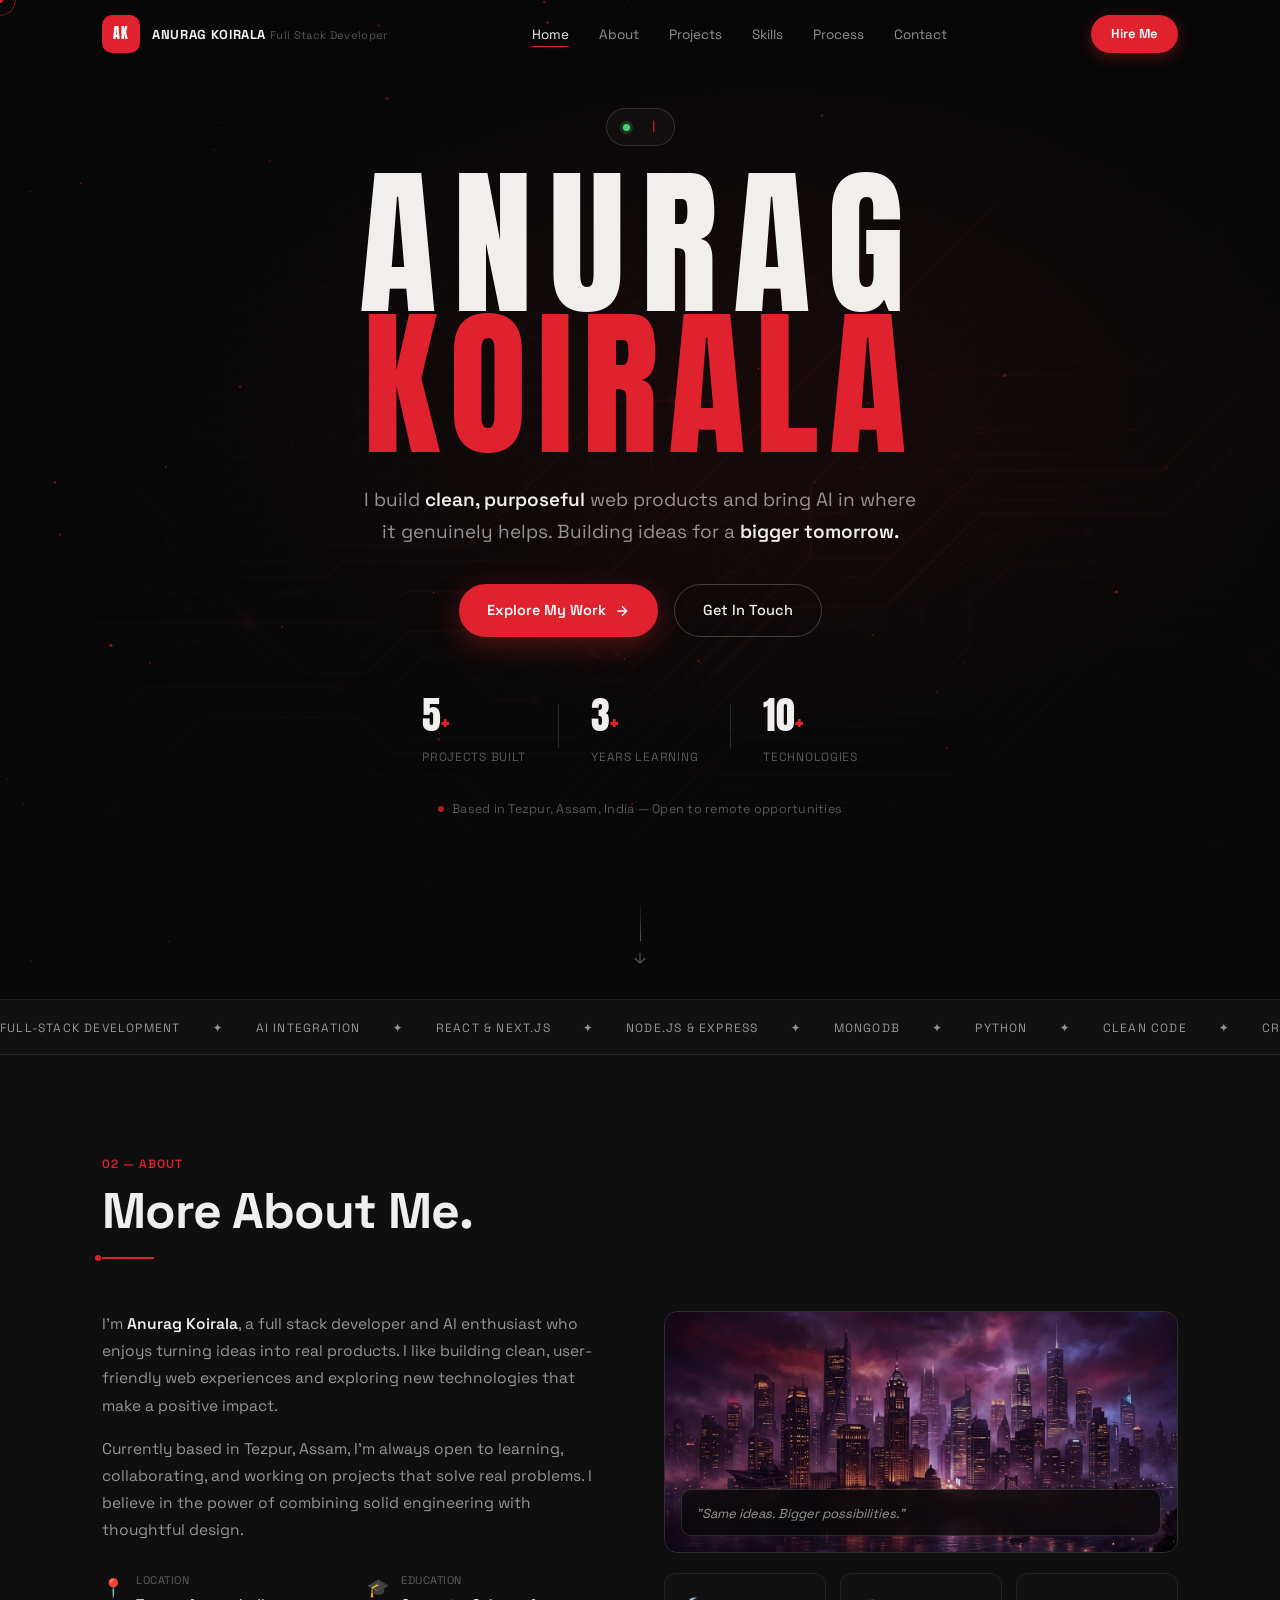
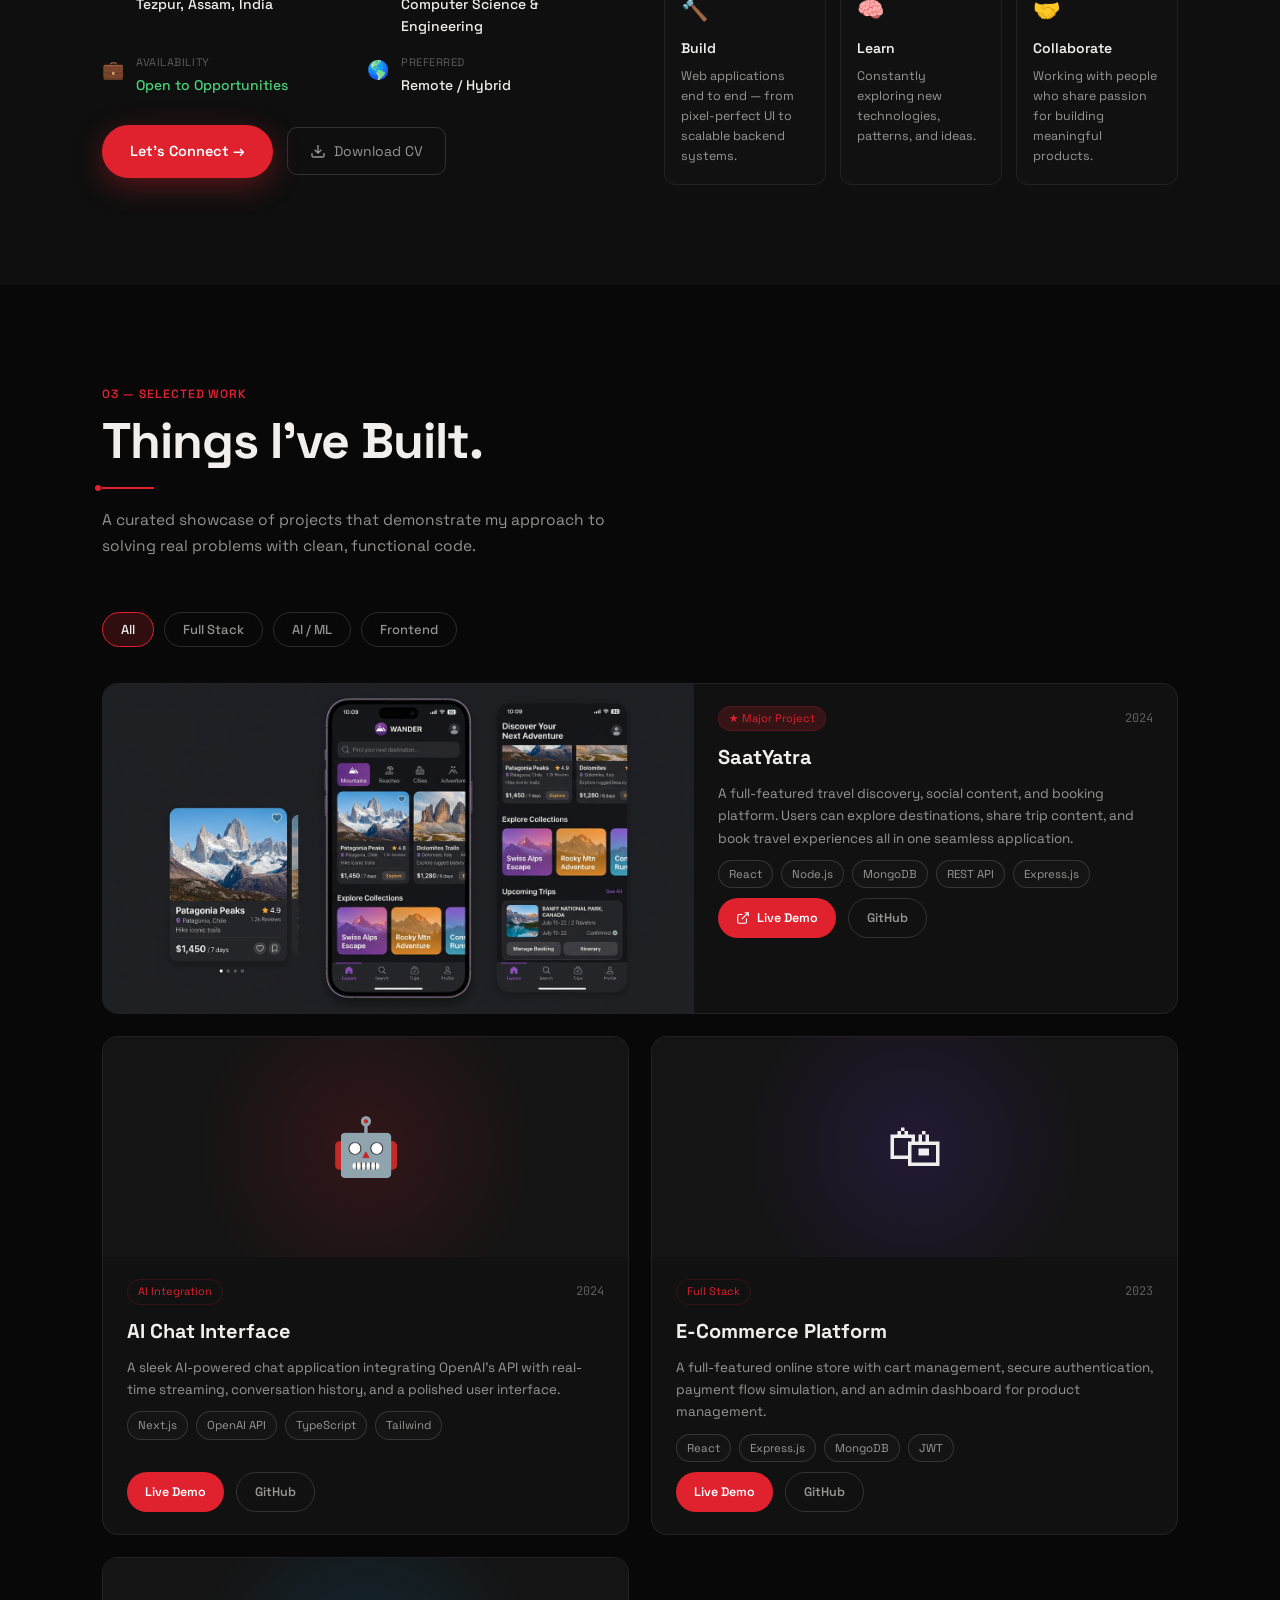
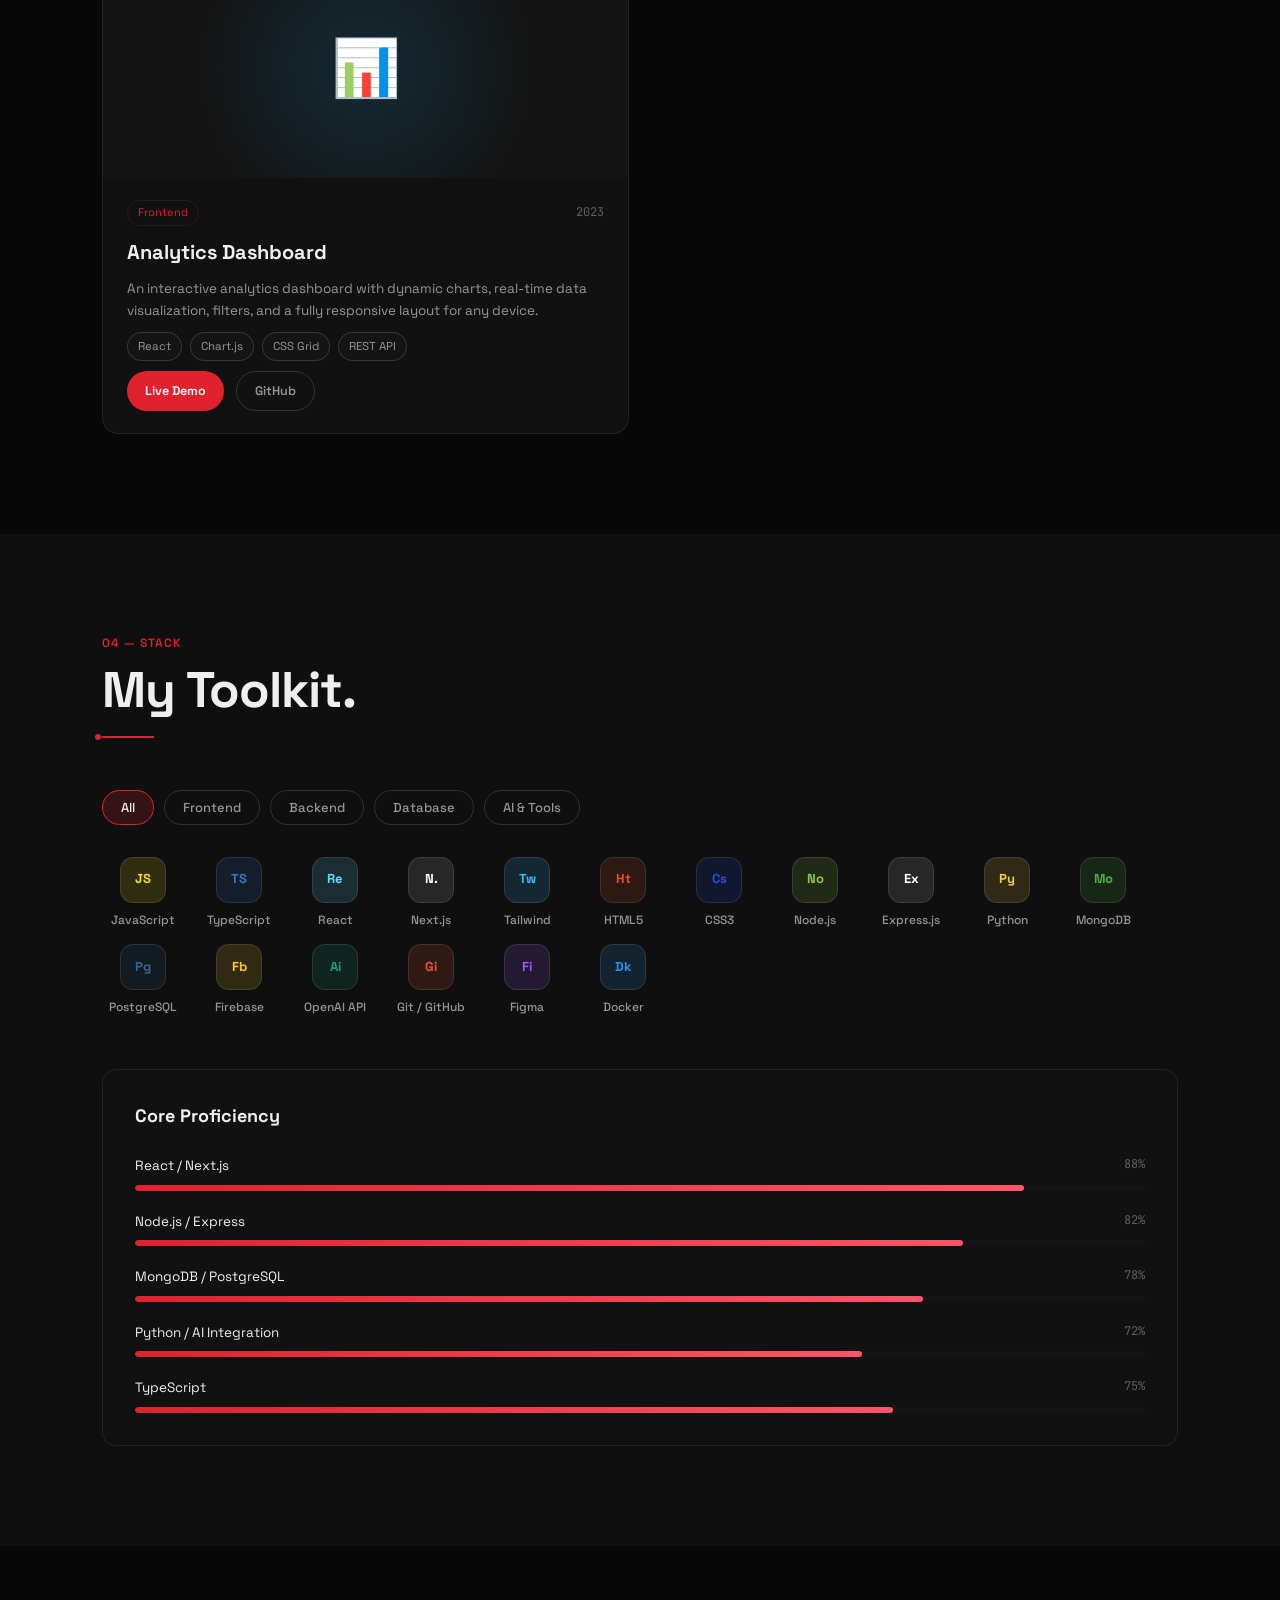
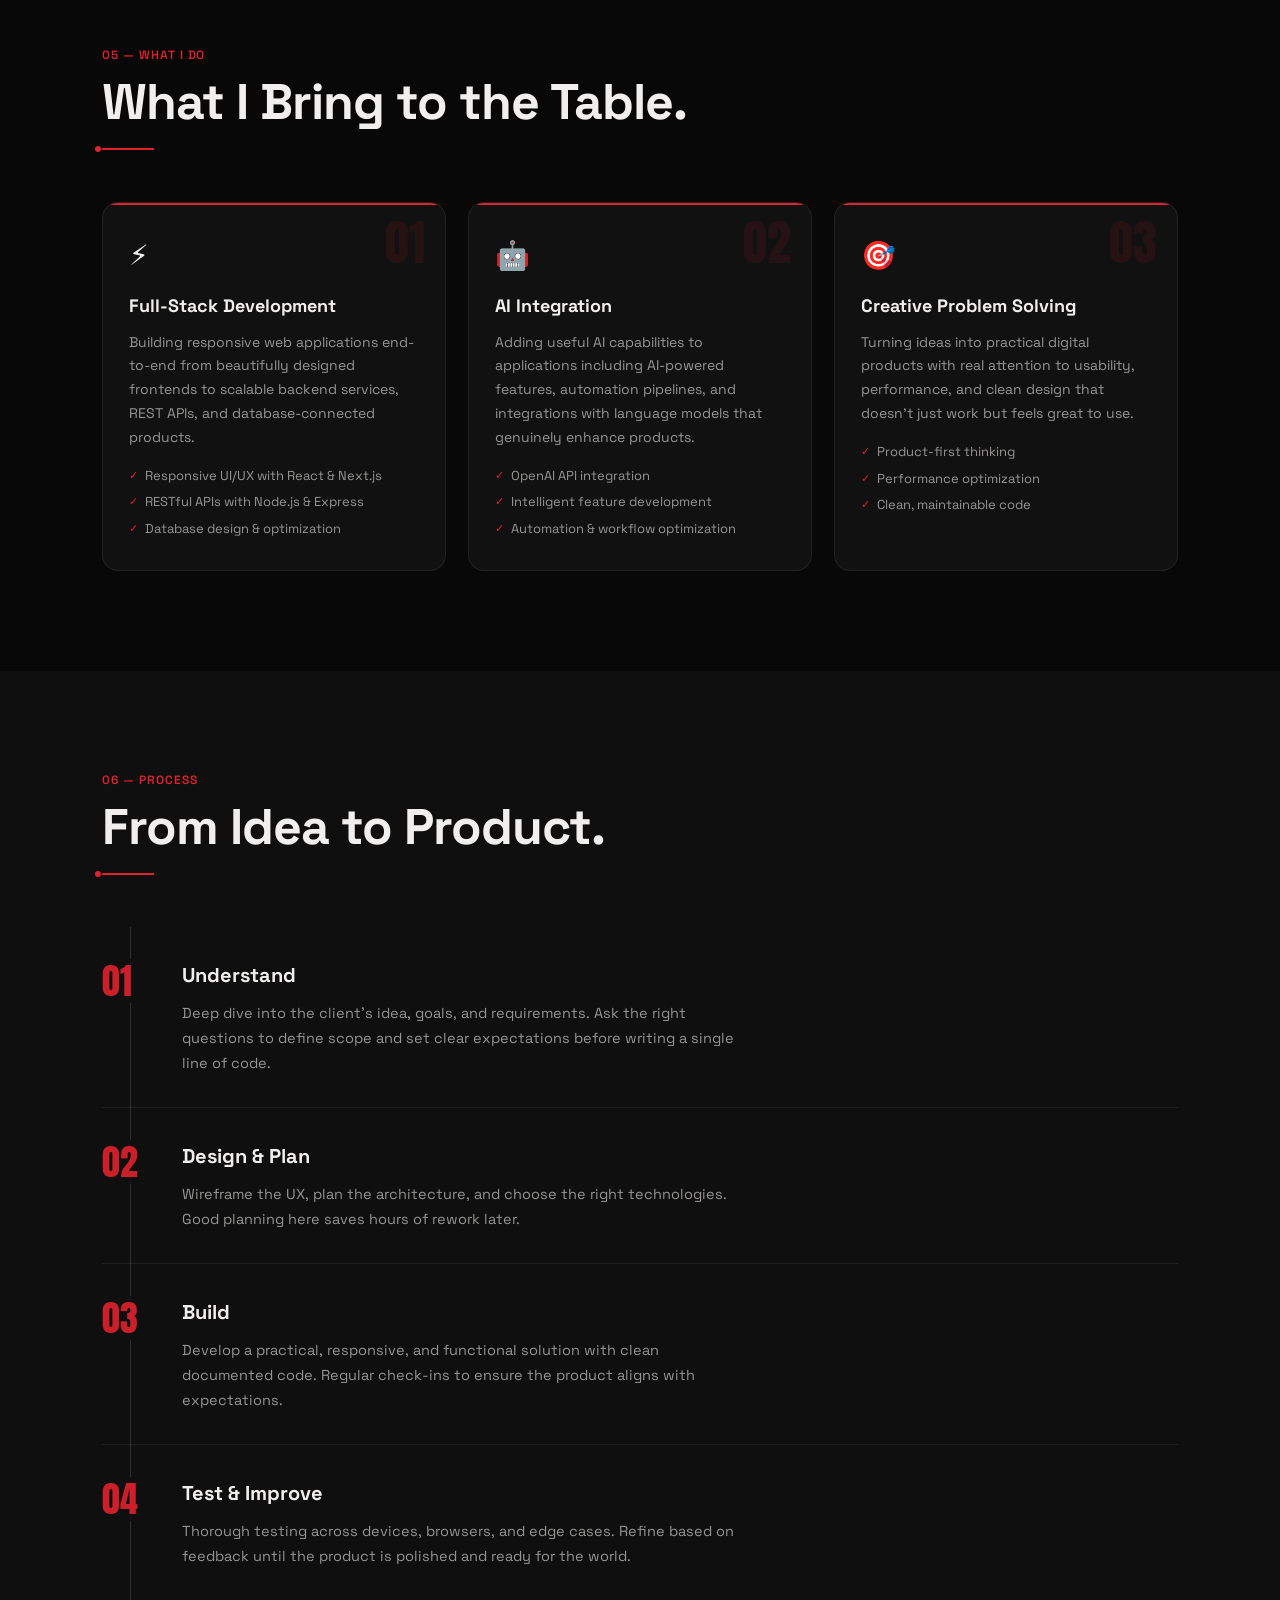
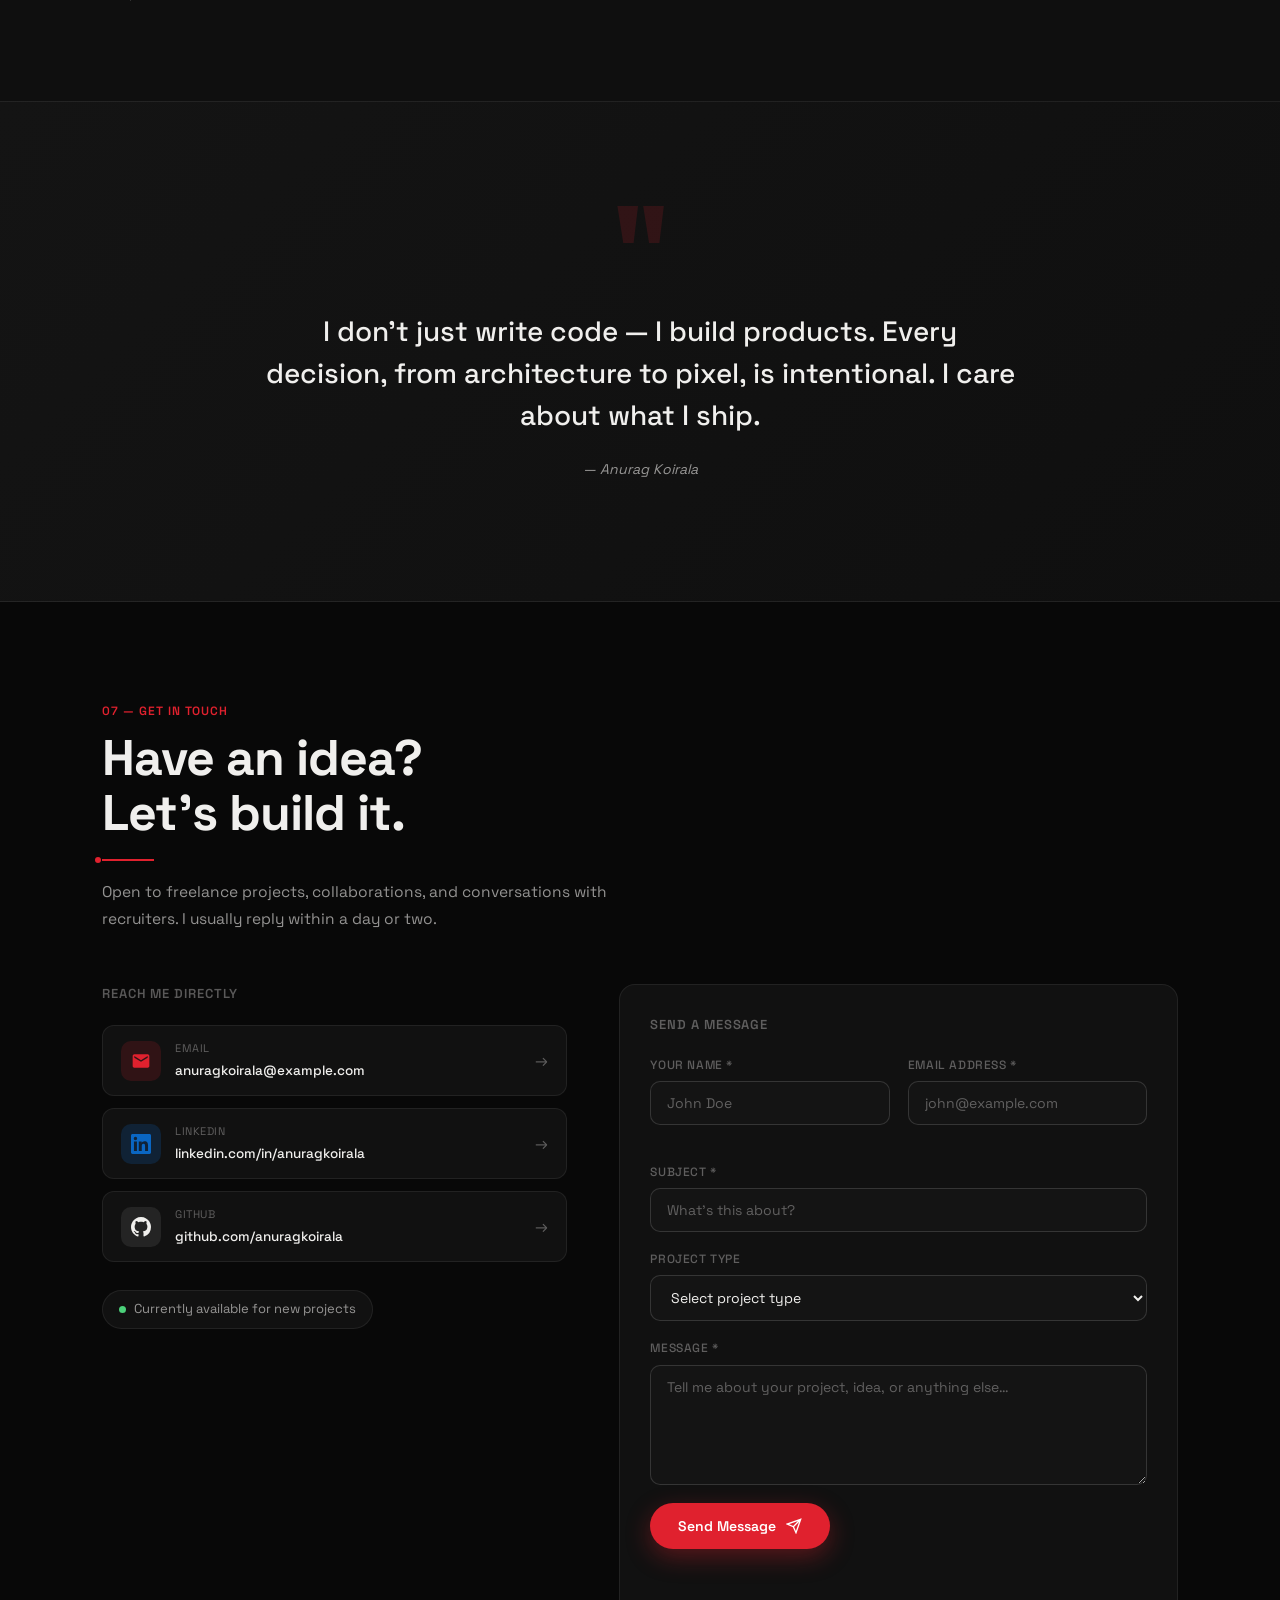
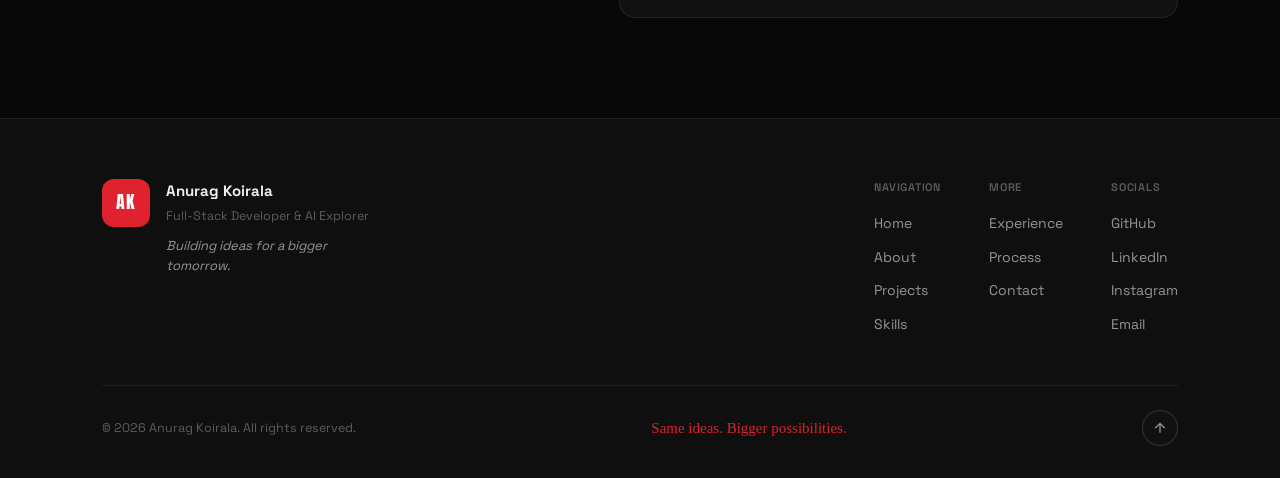
==== index.html @ 451f87a8 "🚀 Initial commit — complete portfolio website - Full-page hero with particle canvas, typewriter role" ====
<!DOCTYPE html>
<html lang="en">
<head>
  <meta charset="UTF-8">
  <meta name="viewport" content="width=device-width, initial-scale=1, viewport-fit=cover">
  <meta name="description" content="Anurag Koirala — Full Stack Developer &amp; AI Enthusiast. Building clean, purposeful web products from Tezpur, India.">
  <meta name="keywords" content="Anurag Koirala, Full Stack Developer, React, Node.js, AI Integration, Web Development, Portfolio">
  <meta name="author" content="Anurag Koirala">
  <meta property="og:title" content="Anurag Koirala — Full Stack Developer &amp; AI Explorer">
  <meta property="og:description" content="Building clean, purposeful web products — and bringing AI in where it genuinely helps.">
  <meta property="og:type" content="website">
  <title>Anurag Koirala — Full Stack Developer &amp; AI Explorer</title>
  <link rel="preconnect" href="https://fonts.googleapis.com">
  <link rel="preconnect" href="https://fonts.gstatic.com" crossorigin>
  <link href="https://fonts.googleapis.com/css2?family=Space+Grotesk:wght@300;400;500;600;700&family=Permanent+Marker&family=Anton&family=JetBrains+Mono:wght@400;500&display=swap" rel="stylesheet">
  <link rel="stylesheet" href="style.css">
</head>
<body>
<!-- CURSOR -->
<div id="cursor-dot"></div>
<div id="cursor-ring"></div>
<!-- LOADER -->
<div id="loader">
  <div class="loader-inner">
    <div class="loader-logo">AK</div>
    <div class="loader-bar"><div class="loader-progress"></div></div>
    <span class="loader-text">Loading portfolio…</span>
  </div>
</div>
<!-- NAV -->
<nav id="site-nav">
  <div class="nav-wrap">
    <a href="#home" class="brand">
      <div class="brand-mark">AK</div>
      <div class="brand-text">
        <span class="brand-name">ANURAG KOIRALA</span>
        <span class="brand-role">Full Stack Developer</span>
      </div>
    </a>
    <ul class="navlinks">
      <li><a href="#home" class="nav-link active">Home</a></li>
      <li><a href="#about" class="nav-link">About</a></li>
      <li><a href="#projects" class="nav-link">Projects</a></li>
      <li><a href="#skills" class="nav-link">Skills</a></li>
      <li><a href="#process" class="nav-link">Process</a></li>
      <li><a href="#contact" class="nav-link">Contact</a></li>
    </ul>
    <div class="nav-right">
      <a href="#contact" class="nav-cta">Hire Me</a>
      <button id="menu-toggle" class="burger" aria-label="Toggle menu" aria-expanded="false">
        <span></span><span></span><span></span>
      </button>
    </div>
  </div>
  <div id="mobile-menu" aria-hidden="true">
    <ul>
      <li><a href="#home" class="mob-link">Home</a></li>
      <li><a href="#about" class="mob-link">About</a></li>
      <li><a href="#projects" class="mob-link">Projects</a></li>
      <li><a href="#skills" class="mob-link">Skills</a></li>
      <li><a href="#process" class="mob-link">Process</a></li>
      <li><a href="#contact" class="mob-link">Contact</a></li>
    </ul>
  </div>
</nav>
<!-- HERO -->
<section id="home" class="hero">
  <div class="hero-bg">
    <img src="hero_bg.jpg" alt="" aria-hidden="true" class="hero-img">
    <div class="hero-overlay"></div>
    <canvas id="particles-canvas" aria-hidden="true"></canvas>
  </div>
  <div class="wrap hero-content">
    <div class="hero-badge fade-up">
      <span class="badge-dot"></span>
      <span id="role-text">Full Stack Developer</span><span class="type-cursor">|</span>
    </div>
    <h1 class="hero-name fade-up delay-1">
      <span class="name-first">Anurag</span>
      <span class="name-last">Koirala</span>
    </h1>
    <p class="hero-tagline fade-up delay-2">
      I build <span class="highlight">clean, purposeful</span> web products and bring AI in where it genuinely helps.
      Building ideas for a <span class="highlight">bigger tomorrow.</span>
    </p>
    <div class="hero-actions fade-up delay-3">
      <a href="#projects" class="btn-primary">
        <span>Explore My Work</span>
        <svg viewBox="0 0 24 24" fill="none" stroke="currentColor" stroke-width="2"><path d="M5 12h14M12 5l7 7-7 7"/></svg>
      </a>
      <a href="#contact" class="btn-outline">Get In Touch</a>
    </div>
    <div class="hero-stats fade-up delay-4">
      <div class="stat">
        <span class="stat-num" data-count="5">0</span><span class="stat-unit">+</span>
        <span class="stat-label">Projects Built</span>
      </div>
      <div class="stat-divider"></div>
      <div class="stat">
        <span class="stat-num" data-count="3">0</span><span class="stat-unit">+</span>
        <span class="stat-label">Years Learning</span>
      </div>
      <div class="stat-divider"></div>
      <div class="stat">
        <span class="stat-num" data-count="10">0</span><span class="stat-unit">+</span>
        <span class="stat-label">Technologies</span>
      </div>
    </div>
    <div class="hero-location fade-up delay-5">
      <span class="loc-dot"></span>
      Based in Tezpur, Assam, India — Open to remote opportunities
    </div>
  </div>
  <a href="#about" class="scroll-indicator" aria-label="Scroll down">
    <span class="scroll-line"></span>
    <svg viewBox="0 0 24 24" fill="none" stroke="currentColor" stroke-width="1.5"><path d="M12 5v14M5 12l7 7 7-7"/></svg>
  </a>
</section>
<!-- MARQUEE -->
<div class="marquee-strip" aria-hidden="true">
  <div class="marquee-track">
    <span>Full-Stack Development</span><span class="mx-accent">&#10022;</span>
    <span>AI Integration</span><span class="mx-accent">&#10022;</span>
    <span>React &amp; Next.js</span><span class="mx-accent">&#10022;</span>
    <span>Node.js &amp; Express</span><span class="mx-accent">&#10022;</span>
    <span>MongoDB</span><span class="mx-accent">&#10022;</span>
    <span>Python</span><span class="mx-accent">&#10022;</span>
    <span>Clean Code</span><span class="mx-accent">&#10022;</span>
    <span>Creative Problem Solving</span><span class="mx-accent">&#10022;</span>
    <span>Full-Stack Development</span><span class="mx-accent">&#10022;</span>
    <span>AI Integration</span><span class="mx-accent">&#10022;</span>
    <span>React &amp; Next.js</span><span class="mx-accent">&#10022;</span>
    <span>Node.js &amp; Express</span><span class="mx-accent">&#10022;</span>
    <span>MongoDB</span><span class="mx-accent">&#10022;</span>
    <span>Python</span><span class="mx-accent">&#10022;</span>
    <span>Clean Code</span><span class="mx-accent">&#10022;</span>
    <span>Creative Problem Solving</span><span class="mx-accent">&#10022;</span>
  </div>
</div>
<!-- ABOUT -->
<section id="about">
  <div class="wrap">
    <div class="section-header fade-up">
      <span class="eyebrow">02 &mdash; About</span>
      <h2>More About Me.</h2>
      <div class="rule"></div>
    </div>
    <div class="about-grid">
      <div class="about-left fade-up">
        <p class="about-text">I'm <strong>Anurag Koirala</strong>, a full stack developer and AI enthusiast who enjoys turning ideas into real products. I like building clean, user-friendly web experiences and exploring new technologies that make a positive impact.</p>
        <p class="about-text">Currently based in Tezpur, Assam, I'm always open to learning, collaborating, and working on projects that solve real problems. I believe in the power of combining solid engineering with thoughtful design.</p>
        <div class="about-details">
          <div class="detail-item">
            <span class="detail-icon">&#128205;</span>
            <div>
              <span class="detail-label">Location</span>
              <span class="detail-val">Tezpur, Assam, India</span>
            </div>
          </div>
          <div class="detail-item">
            <span class="detail-icon">&#127891;</span>
            <div>
              <span class="detail-label">Education</span>
              <span class="detail-val">Computer Science &amp; Engineering</span>
            </div>
          </div>
          <div class="detail-item">
            <span class="detail-icon">&#128188;</span>
            <div>
              <span class="detail-label">Availability</span>
              <span class="detail-val available">Open to Opportunities</span>
            </div>
          </div>
          <div class="detail-item">
            <span class="detail-icon">&#127758;</span>
            <div>
              <span class="detail-label">Preferred</span>
              <span class="detail-val">Remote / Hybrid</span>
            </div>
          </div>
        </div>
        <div class="about-actions">
          <a href="#contact" class="btn-primary">Let's Connect &rarr;</a>
          <a href="#" class="btn-ghost" id="download-cv">
            <svg viewBox="0 0 24 24" fill="none" stroke="currentColor" stroke-width="2"><path d="M21 15v4a2 2 0 01-2 2H5a2 2 0 01-2-2v-4M7 10l5 5 5-5M12 15V3"/></svg>
            Download CV
          </a>
        </div>
      </div>
      <div class="about-right fade-up delay-2">
        <div class="about-photo-wrap">
          <img src="city_skyline.jpg" alt="Night cityscape representing big ideas" class="about-photo">
          <div class="about-photo-badge">
            <span class="badge-quote">"Same ideas. Bigger possibilities."</span>
          </div>
        </div>
        <div class="about-cards">
          <div class="about-card">
            <div class="ac-icon">&#128296;</div>
            <h4>Build</h4>
            <p>Web applications end to end — from pixel-perfect UI to scalable backend systems.</p>
          </div>
          <div class="about-card">
            <div class="ac-icon">&#129504;</div>
            <h4>Learn</h4>
            <p>Constantly exploring new technologies, patterns, and ideas.</p>
          </div>
          <div class="about-card">
            <div class="ac-icon">&#129309;</div>
            <h4>Collaborate</h4>
            <p>Working with people who share passion for building meaningful products.</p>
          </div>
        </div>
      </div>
    </div>
  </div>
</section>
<!-- PROJECTS -->
<section id="projects">
  <div class="wrap">
    <div class="section-header fade-up">
      <span class="eyebrow">03 &mdash; Selected Work</span>
      <h2>Things I've Built.</h2>
      <div class="rule"></div>
      <p class="section-lede">A curated showcase of projects that demonstrate my approach to solving real problems with clean, functional code.</p>
    </div>
    <div class="proj-filters fade-up">
      <button class="filter-btn active" data-filter="all">All</button>
      <button class="filter-btn" data-filter="fullstack">Full Stack</button>
      <button class="filter-btn" data-filter="ai">AI / ML</button>
      <button class="filter-btn" data-filter="frontend">Frontend</button>
    </div>
    <div class="proj-grid">
      <article class="proj-card featured fade-up" data-category="fullstack" data-id="saatyatra">
        <div class="proj-card-inner">
          <div class="proj-img-wrap">
            <img src="saatyatra_preview.jpg" alt="SaatYatra travel platform preview" class="proj-img">
            <div class="proj-img-overlay">
              <button class="proj-detail-btn" data-id="saatyatra">View Details</button>
            </div>
          </div>
          <div class="proj-body">
            <div class="proj-meta">
              <span class="proj-tag featured-tag">&#9733; Major Project</span>
              <span class="proj-year">2024</span>
            </div>
            <h3 class="proj-name">SaatYatra</h3>
            <p class="proj-desc">A full-featured travel discovery, social content, and booking platform. Users can explore destinations, share trip content, and book travel experiences all in one seamless application.</p>
            <div class="proj-stack">
              <span class="chip">React</span>
              <span class="chip">Node.js</span>
              <span class="chip">MongoDB</span>
              <span class="chip">REST API</span>
              <span class="chip">Express.js</span>
            </div>
            <div class="proj-links">
              <a href="#" class="proj-link-btn">
                <svg viewBox="0 0 24 24" fill="none" stroke="currentColor" stroke-width="2"><path d="M18 13v6a2 2 0 01-2 2H5a2 2 0 01-2-2V8a2 2 0 012-2h6M15 3h6v6M10 14L21 3"/></svg>
                Live Demo
              </a>
              <a href="#" class="proj-link-btn outline">GitHub</a>
            </div>
          </div>
        </div>
      </article>
      <article class="proj-card fade-up delay-1" data-category="ai" data-id="ai-chat">
        <div class="proj-card-inner">
          <div class="proj-img-wrap proj-no-img">
            <div class="proj-placeholder">
              <div class="placeholder-icon">&#129302;</div>
              <div class="proj-glow"></div>
            </div>
            <div class="proj-img-overlay">
              <button class="proj-detail-btn" data-id="ai-chat">View Details</button>
            </div>
          </div>
          <div class="proj-body">
            <div class="proj-meta">
              <span class="proj-tag">AI Integration</span>
              <span class="proj-year">2024</span>
            </div>
            <h3 class="proj-name">AI Chat Interface</h3>
            <p class="proj-desc">A sleek AI-powered chat application integrating OpenAI's API with real-time streaming, conversation history, and a polished user interface.</p>
            <div class="proj-stack">
              <span class="chip">Next.js</span>
              <span class="chip">OpenAI API</span>
              <span class="chip">TypeScript</span>
              <span class="chip">Tailwind</span>
            </div>
            <div class="proj-links">
              <a href="#" class="proj-link-btn">Live Demo</a>
              <a href="#" class="proj-link-btn outline">GitHub</a>
            </div>
          </div>
        </div>
      </article>
      <article class="proj-card fade-up delay-2" data-category="fullstack" data-id="ecommerce">
        <div class="proj-card-inner">
          <div class="proj-img-wrap proj-no-img">
            <div class="proj-placeholder">
              <div class="placeholder-icon">&#128717;</div>
              <div class="proj-glow" style="--glow-color:#7c3aed"></div>
            </div>
            <div class="proj-img-overlay">
              <button class="proj-detail-btn" data-id="ecommerce">View Details</button>
            </div>
          </div>
          <div class="proj-body">
            <div class="proj-meta">
              <span class="proj-tag">Full Stack</span>
              <span class="proj-year">2023</span>
            </div>
            <h3 class="proj-name">E-Commerce Platform</h3>
            <p class="proj-desc">A full-featured online store with cart management, secure authentication, payment flow simulation, and an admin dashboard for product management.</p>
            <div class="proj-stack">
              <span class="chip">React</span>
              <span class="chip">Express.js</span>
              <span class="chip">MongoDB</span>
              <span class="chip">JWT</span>
            </div>
            <div class="proj-links">
              <a href="#" class="proj-link-btn">Live Demo</a>
              <a href="#" class="proj-link-btn outline">GitHub</a>
            </div>
          </div>
        </div>
      </article>
      <article class="proj-card fade-up delay-3" data-category="frontend" data-id="dashboard">
        <div class="proj-card-inner">
          <div class="proj-img-wrap proj-no-img">
            <div class="proj-placeholder">
              <div class="placeholder-icon">&#128202;</div>
              <div class="proj-glow" style="--glow-color:#0ea5e9"></div>
            </div>
            <div class="proj-img-overlay">
              <button class="proj-detail-btn" data-id="dashboard">View Details</button>
            </div>
          </div>
          <div class="proj-body">
            <div class="proj-meta">
              <span class="proj-tag">Frontend</span>
              <span class="proj-year">2023</span>
            </div>
            <h3 class="proj-name">Analytics Dashboard</h3>
            <p class="proj-desc">An interactive analytics dashboard with dynamic charts, real-time data visualization, filters, and a fully responsive layout for any device.</p>
            <div class="proj-stack">
              <span class="chip">React</span>
              <span class="chip">Chart.js</span>
              <span class="chip">CSS Grid</span>
              <span class="chip">REST API</span>
            </div>
            <div class="proj-links">
              <a href="#" class="proj-link-btn">Live Demo</a>
              <a href="#" class="proj-link-btn outline">GitHub</a>
            </div>
          </div>
        </div>
      </article>
    </div>
    <!-- Modal -->
    <div id="proj-modal" class="proj-modal" role="dialog" aria-modal="true" aria-labelledby="modal-title">
      <div class="modal-backdrop" id="modal-backdrop"></div>
      <div class="modal-box">
        <button id="modal-close" class="modal-close" aria-label="Close">&times;</button>
        <div id="modal-content"></div>
      </div>
    </div>
  </div>
</section>
<!-- SKILLS -->
<section id="skills">
  <div class="wrap">
    <div class="section-header fade-up">
      <span class="eyebrow">04 &mdash; Stack</span>
      <h2>My Toolkit.</h2>
      <div class="rule"></div>
    </div>
    <div class="skills-layout">
      <div class="skill-categories fade-up">
        <button class="sk-cat active" data-cat="all">All</button>
        <button class="sk-cat" data-cat="frontend">Frontend</button>
        <button class="sk-cat" data-cat="backend">Backend</button>
        <button class="sk-cat" data-cat="database">Database</button>
        <button class="sk-cat" data-cat="ai">AI &amp; Tools</button>
      </div>
      <div class="skills-grid fade-up delay-1">
        <div class="skill-item" data-cat="frontend"><div class="si-icon" style="--sk-color:#f7df1e;--sk-bg:rgba(247,223,30,.15)">JS</div><span class="si-name">JavaScript</span></div>
        <div class="skill-item" data-cat="frontend"><div class="si-icon" style="--sk-color:#3178c6;--sk-bg:rgba(49,120,198,.15)">TS</div><span class="si-name">TypeScript</span></div>
        <div class="skill-item" data-cat="frontend"><div class="si-icon" style="--sk-color:#61dafb;--sk-bg:rgba(97,218,251,.15)">Re</div><span class="si-name">React</span></div>
        <div class="skill-item" data-cat="frontend"><div class="si-icon" style="--sk-color:#fff;--sk-bg:rgba(255,255,255,.1)">N.</div><span class="si-name">Next.js</span></div>
        <div class="skill-item" data-cat="frontend"><div class="si-icon" style="--sk-color:#38bdf8;--sk-bg:rgba(56,189,248,.15)">Tw</div><span class="si-name">Tailwind</span></div>
        <div class="skill-item" data-cat="frontend"><div class="si-icon" style="--sk-color:#e34f26;--sk-bg:rgba(227,79,38,.15)">Ht</div><span class="si-name">HTML5</span></div>
        <div class="skill-item" data-cat="frontend"><div class="si-icon" style="--sk-color:#264de4;--sk-bg:rgba(38,77,228,.15)">Cs</div><span class="si-name">CSS3</span></div>
        <div class="skill-item" data-cat="backend"><div class="si-icon" style="--sk-color:#8cc84b;--sk-bg:rgba(140,200,75,.15)">No</div><span class="si-name">Node.js</span></div>
        <div class="skill-item" data-cat="backend"><div class="si-icon" style="--sk-color:#fff;--sk-bg:rgba(255,255,255,.1)">Ex</div><span class="si-name">Express.js</span></div>
        <div class="skill-item" data-cat="backend"><div class="si-icon" style="--sk-color:#f7d046;--sk-bg:rgba(247,208,70,.15)">Py</div><span class="si-name">Python</span></div>
        <div class="skill-item" data-cat="database"><div class="si-icon" style="--sk-color:#4db33d;--sk-bg:rgba(77,179,61,.15)">Mo</div><span class="si-name">MongoDB</span></div>
        <div class="skill-item" data-cat="database"><div class="si-icon" style="--sk-color:#336791;--sk-bg:rgba(51,103,145,.15)">Pg</div><span class="si-name">PostgreSQL</span></div>
        <div class="skill-item" data-cat="database"><div class="si-icon" style="--sk-color:#ffca28;--sk-bg:rgba(255,202,40,.15)">Fb</div><span class="si-name">Firebase</span></div>
        <div class="skill-item" data-cat="ai"><div class="si-icon" style="--sk-color:#10a37f;--sk-bg:rgba(16,163,127,.15)">Ai</div><span class="si-name">OpenAI API</span></div>
        <div class="skill-item" data-cat="ai"><div class="si-icon" style="--sk-color:#f05032;--sk-bg:rgba(240,80,50,.15)">Gi</div><span class="si-name">Git / GitHub</span></div>
        <div class="skill-item" data-cat="ai"><div class="si-icon" style="--sk-color:#a259ff;--sk-bg:rgba(162,89,255,.15)">Fi</div><span class="si-name">Figma</span></div>
        <div class="skill-item" data-cat="ai"><div class="si-icon" style="--sk-color:#2496ed;--sk-bg:rgba(36,150,237,.15)">Dk</div><span class="si-name">Docker</span></div>
      </div>
    </div>
    <div class="proficiency fade-up delay-2">
      <h3 class="prof-title">Core Proficiency</h3>
      <div class="prof-bars">
        <div class="prof-bar-item"><div class="prof-bar-label"><span>React / Next.js</span><span class="prof-pct">88%</span></div><div class="prof-bar-track"><div class="prof-bar-fill" data-width="88"></div></div></div>
        <div class="prof-bar-item"><div class="prof-bar-label"><span>Node.js / Express</span><span class="prof-pct">82%</span></div><div class="prof-bar-track"><div class="prof-bar-fill" data-width="82"></div></div></div>
        <div class="prof-bar-item"><div class="prof-bar-label"><span>MongoDB / PostgreSQL</span><span class="prof-pct">78%</span></div><div class="prof-bar-track"><div class="prof-bar-fill" data-width="78"></div></div></div>
        <div class="prof-bar-item"><div class="prof-bar-label"><span>Python / AI Integration</span><span class="prof-pct">72%</span></div><div class="prof-bar-track"><div class="prof-bar-fill" data-width="72"></div></div></div>
        <div class="prof-bar-item"><div class="prof-bar-label"><span>TypeScript</span><span class="prof-pct">75%</span></div><div class="prof-bar-track"><div class="prof-bar-fill" data-width="75"></div></div></div>
      </div>
    </div>
  </div>
</section>
<!-- EXPERIENCE -->
<section id="experience">
  <div class="wrap">
    <div class="section-header fade-up">
      <span class="eyebrow">05 &mdash; What I Do</span>
      <h2>What I Bring to the Table.</h2>
      <div class="rule"></div>
    </div>
    <div class="bring-grid">
      <div class="bring-card fade-up">
        <div class="bring-num">01</div>
        <div class="bring-icon">&#9889;</div>
        <h3>Full-Stack Development</h3>
        <p>Building responsive web applications end-to-end from beautifully designed frontends to scalable backend services, REST APIs, and database-connected products.</p>
        <ul class="bring-list">
          <li>Responsive UI/UX with React &amp; Next.js</li>
          <li>RESTful APIs with Node.js &amp; Express</li>
          <li>Database design &amp; optimization</li>
        </ul>
      </div>
      <div class="bring-card fade-up delay-1">
        <div class="bring-num">02</div>
        <div class="bring-icon">&#129302;</div>
        <h3>AI Integration</h3>
        <p>Adding useful AI capabilities to applications including AI-powered features, automation pipelines, and integrations with language models that genuinely enhance products.</p>
        <ul class="bring-list">
          <li>OpenAI API integration</li>
          <li>Intelligent feature development</li>
          <li>Automation &amp; workflow optimization</li>
        </ul>
      </div>
      <div class="bring-card fade-up delay-2">
        <div class="bring-num">03</div>
        <div class="bring-icon">&#127919;</div>
        <h3>Creative Problem Solving</h3>
        <p>Turning ideas into practical digital products with real attention to usability, performance, and clean design that doesn't just work but feels great to use.</p>
        <ul class="bring-list">
          <li>Product-first thinking</li>
          <li>Performance optimization</li>
          <li>Clean, maintainable code</li>
        </ul>
      </div>
    </div>
  </div>
</section>
<!-- PROCESS -->
<section id="process">
  <div class="wrap">
    <div class="section-header fade-up">
      <span class="eyebrow">06 &mdash; Process</span>
      <h2>From Idea to Product.</h2>
      <div class="rule"></div>
    </div>
    <div class="process-track">
      <div class="process-line"></div>
      <div class="process-steps">
        <div class="process-step fade-up">
          <div class="ps-num">01</div>
          <div class="ps-body"><h3>Understand</h3><p>Deep dive into the client's idea, goals, and requirements. Ask the right questions to define scope and set clear expectations before writing a single line of code.</p></div>
        </div>
        <div class="process-step fade-up delay-1">
          <div class="ps-num">02</div>
          <div class="ps-body"><h3>Design &amp; Plan</h3><p>Wireframe the UX, plan the architecture, and choose the right technologies. Good planning here saves hours of rework later.</p></div>
        </div>
        <div class="process-step fade-up delay-2">
          <div class="ps-num">03</div>
          <div class="ps-body"><h3>Build</h3><p>Develop a practical, responsive, and functional solution with clean documented code. Regular check-ins to ensure the product aligns with expectations.</p></div>
        </div>
        <div class="process-step fade-up delay-3">
          <div class="ps-num">04</div>
          <div class="ps-body"><h3>Test &amp; Improve</h3><p>Thorough testing across devices, browsers, and edge cases. Refine based on feedback until the product is polished and ready for the world.</p></div>
        </div>
      </div>
    </div>
  </div>
</section>
<!-- PHILOSOPHY -->
<section id="philosophy" class="philosophy-section">
  <div class="wrap">
    <div class="phil-content fade-up">
      <div class="phil-quote-mark">"</div>
      <blockquote class="phil-quote">I don't just write code &mdash; I build products. Every decision, from architecture to pixel, is intentional. I care about what I ship.</blockquote>
      <cite class="phil-cite">&mdash; Anurag Koirala</cite>
    </div>
  </div>
</section>
<!-- CONTACT -->
<section id="contact">
  <div class="wrap">
    <div class="section-header fade-up">
      <span class="eyebrow">07 &mdash; Get in Touch</span>
      <h2>Have an idea?<br>Let's build it.</h2>
      <div class="rule"></div>
      <p class="section-lede">Open to freelance projects, collaborations, and conversations with recruiters. I usually reply within a day or two.</p>
    </div>
    <div class="contact-layout">
      <div class="contact-info fade-up">
        <h3 class="contact-sub">Reach me directly</h3>
        <div class="contact-links">
          <a href="mailto:anuragkoirala@example.com" class="contact-card" id="contact-email">
            <div class="cc-icon email-icon"><svg viewBox="0 0 24 24" fill="currentColor"><path d="M20 4H4c-1.1 0-2 .9-2 2v12c0 1.1.9 2 2 2h16c1.1 0 2-.9 2-2V6c0-1.1-.9-2-2-2zm0 4l-8 5-8-5V6l8 5 8-5v2z"/></svg></div>
            <div class="cc-text"><span class="cc-label">Email</span><span class="cc-val">anuragkoirala@example.com</span></div>
            <div class="cc-arrow">&rarr;</div>
          </a>
          <a href="https://linkedin.com/in/anuragkoirala" target="_blank" rel="noopener" class="contact-card" id="contact-linkedin">
            <div class="cc-icon linkedin-icon"><svg viewBox="0 0 24 24" fill="currentColor"><path d="M20.447 20.452h-3.554v-5.569c0-1.328-.027-3.037-1.852-3.037-1.853 0-2.136 1.445-2.136 2.939v5.667H9.351V9h3.414v1.561h.046c.477-.9 1.637-1.85 3.37-1.85 3.601 0 4.267 2.37 4.267 5.455v6.286zM5.337 7.433a2.062 2.062 0 01-2.063-2.065 2.064 2.064 0 112.063 2.065zm1.782 13.019H3.555V9h3.564v11.452zM22.225 0H1.771C.792 0 0 .774 0 1.729v20.542C0 23.227.792 24 1.771 24h20.451C23.2 24 24 23.227 24 22.271V1.729C24 .774 23.2 0 22.222 0h.003z"/></svg></div>
            <div class="cc-text"><span class="cc-label">LinkedIn</span><span class="cc-val">linkedin.com/in/anuragkoirala</span></div>
            <div class="cc-arrow">&rarr;</div>
          </a>
          <a href="https://github.com/anuragkoirala" target="_blank" rel="noopener" class="contact-card" id="contact-github">
            <div class="cc-icon github-icon"><svg viewBox="0 0 24 24" fill="currentColor"><path d="M12 0C5.37 0 0 5.37 0 12c0 5.31 3.435 9.795 8.205 11.385.6.105.825-.255.825-.57 0-.285-.015-1.23-.015-2.235-3.015.555-3.795-.735-4.035-1.41-.135-.345-.72-1.41-1.23-1.695-.42-.225-1.02-.78-.015-.795.945-.015 1.62.87 1.845 1.23 1.08 1.815 2.805 1.305 3.495.99.105-.78.42-1.305.765-1.605-2.67-.3-5.46-1.335-5.46-5.925 0-1.305.465-2.385 1.23-3.225-.12-.3-.54-1.53.12-3.18 0 0 1.005-.315 3.3 1.23.96-.27 1.98-.405 3-.405s2.04.135 3 .405c2.295-1.56 3.3-1.23 3.3-1.23.66 1.65.24 2.88.12 3.18.765.84 1.23 1.905 1.23 3.225 0 4.605-2.805 5.625-5.475 5.925.435.375.81 1.095.81 2.22 0 1.605-.015 2.895-.015 3.3 0 .315.225.69.825.57A12.02 12.02 0 0024 12c0-6.63-5.37-12-12-12z"/></svg></div>
            <div class="cc-text"><span class="cc-label">GitHub</span><span class="cc-val">github.com/anuragkoirala</span></div>
            <div class="cc-arrow">&rarr;</div>
          </a>
        </div>
        <div class="contact-status">
          <span class="status-dot"></span>
          <span>Currently available for new projects</span>
        </div>
      </div>
      <div class="contact-form-wrap fade-up delay-2">
        <h3 class="contact-sub">Send a message</h3>
        <form id="contact-form" novalidate>
          <div class="form-row">
            <div class="form-field">
              <label for="f-name">Your Name *</label>
              <input type="text" id="f-name" name="name" placeholder="John Doe" required autocomplete="name">
              <span class="field-err" id="name-err"></span>
            </div>
            <div class="form-field">
              <label for="f-email">Email Address *</label>
              <input type="email" id="f-email" name="email" placeholder="john@example.com" required autocomplete="email">
              <span class="field-err" id="email-err"></span>
            </div>
          </div>
          <div class="form-field">
            <label for="f-subject">Subject *</label>
            <input type="text" id="f-subject" name="subject" placeholder="What's this about?" required>
          </div>
          <div class="form-field">
            <label for="f-type">Project Type</label>
            <select id="f-type" name="type">
              <option value="" disabled selected>Select project type</option>
              <option value="webapp">Web App</option>
              <option value="website">Website</option>
              <option value="ai">AI Integration</option>
              <option value="fullstack">Full Stack Project</option>
              <option value="collab">Collaboration</option>
              <option value="other">Other</option>
            </select>
          </div>
          <div class="form-field">
            <label for="f-msg">Message *</label>
            <textarea id="f-msg" name="message" placeholder="Tell me about your project, idea, or anything else…" required rows="5"></textarea>
          </div>
          <button type="submit" class="form-submit" id="form-submit-btn">
            <span class="submit-text">Send Message</span>
            <svg class="submit-icon" viewBox="0 0 24 24" fill="none" stroke="currentColor" stroke-width="2"><path d="M22 2L11 13M22 2l-7 20-4-9-9-4 20-7z"/></svg>
          </button>
          <div id="form-status" class="form-status" aria-live="polite"></div>
        </form>
      </div>
    </div>
  </div>
</section>
<!-- FOOTER -->
<footer id="footer">
  <div class="wrap">
    <div class="footer-top">
      <div class="footer-brand">
        <div class="brand-mark large">AK</div>
        <div>
          <div class="foot-name">Anurag Koirala</div>
          <div class="foot-role">Full-Stack Developer &amp; AI Explorer</div>
          <p class="foot-tagline">Building ideas for a bigger tomorrow.</p>
        </div>
      </div>
      <div class="footer-links">
        <div class="footer-col">
          <h4>Navigation</h4>
          <ul>
            <li><a href="#home">Home</a></li>
            <li><a href="#about">About</a></li>
            <li><a href="#projects">Projects</a></li>
            <li><a href="#skills">Skills</a></li>
          </ul>
        </div>
        <div class="footer-col">
          <h4>More</h4>
          <ul>
            <li><a href="#experience">Experience</a></li>
            <li><a href="#process">Process</a></li>
            <li><a href="#contact">Contact</a></li>
          </ul>
        </div>
        <div class="footer-col">
          <h4>Socials</h4>
          <ul>
            <li><a href="https://github.com" target="_blank" rel="noopener">GitHub</a></li>
            <li><a href="https://linkedin.com" target="_blank" rel="noopener">LinkedIn</a></li>
            <li><a href="https://instagram.com" target="_blank" rel="noopener">Instagram</a></li>
            <li><a href="mailto:anuragkoirala@example.com">Email</a></li>
          </ul>
        </div>
      </div>
    </div>
    <div class="footer-bottom">
      <span>&copy; <span id="footer-year"></span> Anurag Koirala. All rights reserved.</span>
      <span class="footer-sig">Same ideas. Bigger possibilities.</span>
      <a href="#home" class="back-top" id="back-to-top" aria-label="Back to top">
        <svg viewBox="0 0 24 24" fill="none" stroke="currentColor" stroke-width="2"><path d="M12 19V5M5 12l7-7 7 7"/></svg>
      </a>
    </div>
  </div>
</footer>
<script src="main.js"></script>
</body>
</html>
---- style.css ----
/* ===== RESET & ROOT ===== */
:root {
  --bg: #080808;
  --bg2: #0f0f0f;
  --bg3: #141414;
  --panel: #111111;
  --panel2: #181818;
  --line: rgba(255,255,255,.07);
  --line2: rgba(255,255,255,.14);
  --line3: rgba(255,255,255,.22);
  --text: #f0efed;
  --text-dim: rgba(240,239,237,.6);
  --text-faint: rgba(240,239,237,.35);
  --red: #e0212e;
  --red-glow: rgba(224,33,46,.35);
  --red-dim: rgba(224,33,46,.18);
  --font: 'Space Grotesk', system-ui, sans-serif;
  --mono: 'JetBrains Mono', monospace;
  --display: 'Anton', 'Space Grotesk', sans-serif;
  --mark: 'Permanent Marker', cursive;
  --ease: cubic-bezier(0.16, 1, 0.3, 1);
  --radius: 14px;
  --nav-h: 68px;
}
*, *::before, *::after { box-sizing: border-box; margin: 0; padding: 0; }
html { scroll-behavior: smooth; scroll-padding-top: var(--nav-h); }
body {
  background: var(--bg);
  color: var(--text);
  font-family: var(--font);
  line-height: 1.6;
  -webkit-font-smoothing: antialiased;
  overflow-x: hidden;
}
img { max-width: 100%; display: block; }
a { color: inherit; text-decoration: none; }
ul { list-style: none; }
button { cursor: pointer; font-family: var(--font); border: none; background: none; }
section { padding: 100px 0; }

/* ===== WRAP ===== */
.wrap { max-width: 1140px; margin: 0 auto; padding: 0 32px; }
@media (max-width:640px) { .wrap { padding: 0 20px; } }

/* ===== CUSTOM CURSOR ===== */
#cursor-dot {
  width: 6px; height: 6px;
  background: var(--red);
  border-radius: 50%;
  position: fixed; top: 0; left: 0;
  pointer-events: none; z-index: 9999;
  transform: translate(-50%, -50%);
  transition: transform 0.05s;
}
#cursor-ring {
  width: 32px; height: 32px;
  border: 1.5px solid rgba(224,33,46,.6);
  border-radius: 50%;
  position: fixed; top: 0; left: 0;
  pointer-events: none; z-index: 9998;
  transform: translate(-50%, -50%);
  transition: transform 0.12s var(--ease), width 0.2s, height 0.2s, opacity 0.2s;
}
body:has(a:hover) #cursor-ring,
body:has(button:hover) #cursor-ring { width: 48px; height: 48px; border-color: var(--red); }
@media (hover: none) { #cursor-dot, #cursor-ring { display: none; } }

/* ===== LOADER ===== */
#loader {
  position: fixed; inset: 0; z-index: 10000;
  background: var(--bg);
  display: flex; align-items: center; justify-content: center;
  transition: opacity 0.5s ease, visibility 0.5s ease;
}
#loader.hidden { opacity: 0; visibility: hidden; }
.loader-inner { text-align: center; }
.loader-logo {
  font-family: var(--display);
  font-size: 56px;
  color: var(--red);
  letter-spacing: 4px;
  margin-bottom: 24px;
  animation: pulse-logo 1.2s ease-in-out infinite;
}
@keyframes pulse-logo { 0%,100%{opacity:1;transform:scale(1)} 50%{opacity:0.6;transform:scale(0.95)} }
.loader-bar {
  width: 200px; height: 2px;
  background: var(--line2);
  border-radius: 2px;
  overflow: hidden;
  margin: 0 auto 12px;
}
.loader-progress {
  height: 100%;
  background: var(--red);
  width: 0;
  animation: load-bar 1.6s ease forwards;
}
@keyframes load-bar { to { width: 100%; } }
.loader-text { font-size: 12px; color: var(--text-faint); letter-spacing: .1em; text-transform: uppercase; }

/* ===== NAV ===== */
#site-nav {
  position: fixed; top: 0; left: 0; right: 0; z-index: 100;
  background: rgba(8,8,8,0);
  border-bottom: 1px solid transparent;
  transition: background 0.3s, border-color 0.3s, backdrop-filter 0.3s;
}
#site-nav.scrolled {
  background: rgba(8,8,8,.92);
  backdrop-filter: blur(16px);
  -webkit-backdrop-filter: blur(16px);
  border-bottom-color: var(--line);
}
.nav-wrap {
  max-width: 1140px; margin: 0 auto; padding: 0 32px;
  height: var(--nav-h);
  display: flex; align-items: center; justify-content: space-between; gap: 24px;
}
@media (max-width:640px) { .nav-wrap { padding: 0 20px; } }
.brand { display: flex; align-items: center; gap: 12px; }
.brand-mark {
  width: 38px; height: 38px; border-radius: 10px;
  background: var(--red);
  display: flex; align-items: center; justify-content: center;
  font-family: var(--display); font-size: 14px; color: #fff;
  letter-spacing: 1px;
  flex-shrink: 0;
  transition: box-shadow 0.3s;
}
.brand-mark:hover { box-shadow: 0 0 0 6px var(--red-dim); }
.brand-mark.large { width: 48px; height: 48px; font-size: 18px; border-radius: 12px; }
.brand-name { font-size: 13px; font-weight: 700; letter-spacing: .05em; line-height: 1.2; }
.brand-role { font-size: 11px; color: var(--text-faint); letter-spacing: .03em; }
.navlinks { display: none; gap: 6px; }
@media (min-width:820px) { .navlinks { display: flex; } }
.nav-link {
  font-size: 13.5px; color: var(--text-dim); padding: 6px 12px; border-radius: 8px;
  transition: color 0.2s, background 0.2s;
  position: relative;
}
.nav-link::after {
  content: ''; position: absolute; bottom: 2px; left: 12px; right: 12px;
  height: 1.5px; background: var(--red); border-radius: 1px;
  transform: scaleX(0); transform-origin: left;
  transition: transform 0.2s var(--ease);
}
.nav-link:hover, .nav-link.active { color: var(--text); }
.nav-link:hover::after, .nav-link.active::after { transform: scaleX(1); }
.nav-right { display: flex; align-items: center; gap: 12px; }
.nav-cta {
  display: none;
  padding: 9px 20px; border-radius: 40px;
  background: var(--red); color: #fff;
  font-size: 13px; font-weight: 600;
  box-shadow: 0 4px 16px var(--red-glow);
  transition: transform 0.2s, box-shadow 0.2s;
}
@media (min-width:640px) { .nav-cta { display: block; } }
.nav-cta:hover { transform: translateY(-2px); box-shadow: 0 8px 24px var(--red-glow); }
.burger {
  width: 36px; height: 36px; border-radius: 8px;
  display: flex; flex-direction: column; align-items: center; justify-content: center; gap: 5px;
  border: 1px solid var(--line2);
  background: var(--panel);
  transition: border-color 0.2s;
}
@media (min-width:820px) { .burger { display: none; } }
.burger span { width: 18px; height: 1.5px; background: var(--text); transition: transform 0.3s, opacity 0.3s; border-radius: 1px; }
.burger.open span:nth-child(1) { transform: translateY(6.5px) rotate(45deg); }
.burger.open span:nth-child(2) { opacity: 0; }
.burger.open span:nth-child(3) { transform: translateY(-6.5px) rotate(-45deg); }
/* Mobile menu */
#mobile-menu {
  position: absolute; top: var(--nav-h); left: 0; right: 0;
  background: rgba(10,10,10,.98); backdrop-filter: blur(20px);
  border-bottom: 1px solid var(--line);
  padding: 24px 32px 32px;
  transform: translateY(-10px); opacity: 0; pointer-events: none;
  transition: transform 0.3s var(--ease), opacity 0.3s;
}
#mobile-menu.open { transform: none; opacity: 1; pointer-events: all; }
#mobile-menu ul { display: flex; flex-direction: column; gap: 4px; }
.mob-link {
  display: block; padding: 12px 16px; font-size: 18px; font-weight: 600;
  color: var(--text-dim); border-radius: 10px;
  transition: color 0.2s, background 0.2s;
}
.mob-link:hover { color: var(--text); background: var(--panel2); }
.mob-socials { display: flex; gap: 16px; margin-top: 20px; padding-top: 20px; border-top: 1px solid var(--line); }
.mob-socials a { width: 40px; height: 40px; border-radius: 10px; border: 1px solid var(--line2); display: flex; align-items: center; justify-content: center; color: var(--text-dim); transition: border-color 0.2s, color 0.2s; }
.mob-socials a svg { width: 18px; height: 18px; }
.mob-socials a:hover { border-color: var(--red); color: var(--text); }

/* ===== HERO ===== */
.hero {
  position: relative; min-height: 100vh;
  display: flex; align-items: center;
  padding-top: var(--nav-h);
  overflow: hidden;
}
.hero-bg { position: absolute; inset: 0; z-index: 0; }
.hero-img {
  width: 100%; height: 100%;
  object-fit: cover; object-position: center;
  opacity: .18;
}
.hero-overlay {
  position: absolute; inset: 0;
  background: radial-gradient(ellipse 80% 60% at 60% 40%, rgba(224,33,46,.07) 0%, transparent 60%),
              linear-gradient(to bottom, rgba(8,8,8,0.2) 0%, rgba(8,8,8,.85) 80%, var(--bg) 100%);
}
#particles-canvas { position: absolute; inset: 0; width: 100%; height: 100%; }
.hero-content {
  position: relative; z-index: 2;
  padding-top: 40px; padding-bottom: 80px;
  max-width: 100%;
  width: 100%;
  text-align: center;
  display: flex;
  flex-direction: column;
  align-items: center;
}
.hero-badge {
  display: inline-flex; align-items: center; gap: 10px;
  padding: 8px 16px; border: 1px solid var(--line2); border-radius: 40px;
  font-family: var(--mono); font-size: 12.5px; color: var(--text-dim);
  margin-bottom: 28px;
  background: rgba(255,255,255,.03);
}
.badge-dot {
  width: 7px; height: 7px; border-radius: 50%; background: #4bd07a;
  box-shadow: 0 0 0 3px rgba(75,208,122,.2);
  animation: pulse-dot 2s ease-in-out infinite;
}
@keyframes pulse-dot { 0%,100%{box-shadow:0 0 0 3px rgba(75,208,122,.2)} 50%{box-shadow:0 0 0 6px rgba(75,208,122,.08)} }
.type-cursor { opacity: 1; animation: blink 1s steps(1) infinite; color: var(--red); }
@keyframes blink { 50% { opacity: 0; } }
.hero-name {
  font-family: var(--display);
  font-size: clamp(64px, 12.5vw, 170px);
  font-weight: 400;
  line-height: .88;
  text-transform: uppercase;
  letter-spacing: .08em;
  margin: 0 0 28px;
  width: 100%;
  text-align: center;
}
.name-first {
  display: block;
  color: var(--text);
  letter-spacing: .1em;
}
.name-last {
  display: block;
  color: var(--red);
  letter-spacing: .06em;
}
.hero-tagline {
  font-size: clamp(16px,2vw,19px);
  color: var(--text-dim);
  max-width: 560px;
  line-height: 1.7;
  margin-bottom: 36px;
  text-align: center;
}
.highlight {
  color: var(--text);
  font-weight: 600;
  position: relative;
}
.hero-actions { display: flex; align-items: center; justify-content: center; gap: 16px; flex-wrap: wrap; margin-bottom: 48px; }
.btn-primary {
  display: inline-flex; align-items: center; gap: 8px;
  padding: 15px 28px; border-radius: 40px;
  background: var(--red); color: #fff;
  font-size: 14.5px; font-weight: 600;
  box-shadow: 0 8px 28px var(--red-glow);
  transition: transform 0.25s var(--ease), box-shadow 0.25s;
}
.btn-primary svg { width: 16px; height: 16px; transition: transform 0.2s; }
.btn-primary:hover { transform: translateY(-3px); box-shadow: 0 14px 36px var(--red-glow); }
.btn-primary:hover svg { transform: translateX(4px); }
.btn-outline {
  display: inline-flex; align-items: center; gap: 8px;
  padding: 14px 28px; border-radius: 40px;
  border: 1.5px solid var(--line3); color: var(--text);
  font-size: 14.5px; font-weight: 500;
  transition: border-color 0.2s, background 0.2s;
}
.btn-outline:hover { border-color: var(--red); background: var(--red-dim); }
.btn-ghost {
  display: inline-flex; align-items: center; gap: 8px;
  padding: 12px 22px; border-radius: 10px;
  border: 1px solid var(--line2); color: var(--text-dim);
  font-size: 14px;
  transition: border-color 0.2s, color 0.2s, background 0.2s;
}
.btn-ghost svg { width: 16px; height: 16px; }
.btn-ghost:hover { border-color: var(--line3); color: var(--text); background: var(--panel2); }
.hero-stats { display: flex; align-items: center; justify-content: center; gap: 32px; margin-bottom: 32px; flex-wrap: wrap; }
.stat { text-align: left; }
.stat-num { font-family: var(--display); font-size: 38px; color: var(--text); }
.stat-unit { font-family: var(--display); font-size: 24px; color: var(--red); }
.stat-label { display: block; font-size: 12px; color: var(--text-faint); text-transform: uppercase; letter-spacing: .06em; margin-top: 2px; }
.stat-divider { width: 1px; height: 44px; background: var(--line2); }
.hero-location {
  display: inline-flex; align-items: center; gap: 8px;
  font-size: 12.5px; color: var(--text-faint); letter-spacing: .02em;
}
.loc-dot { width: 6px; height: 6px; border-radius: 50%; background: var(--red); opacity: .8; }
.scroll-indicator {
  position: absolute; bottom: 32px; left: 50%; transform: translateX(-50%);
  display: flex; flex-direction: column; align-items: center; gap: 8px;
  color: var(--text-faint); z-index: 2;
  animation: scroll-bob 2s ease-in-out infinite;
}
.scroll-line { width: 1px; height: 40px; background: linear-gradient(to bottom, transparent, var(--text-faint)); }
.scroll-indicator svg { width: 18px; height: 18px; }
@keyframes scroll-bob { 0%,100%{transform:translateX(-50%) translateY(0)} 50%{transform:translateX(-50%) translateY(6px)} }

/* ===== MARQUEE ===== */
.marquee-strip {
  border-top: 1px solid var(--line); border-bottom: 1px solid var(--line);
  background: var(--panel); padding: 14px 0;
  overflow: hidden; white-space: nowrap;
}
.marquee-track {
  display: inline-flex; gap: 32px;
  animation: marquee-scroll 35s linear infinite;
}
.marquee-track span { font-size: 12px; letter-spacing: .1em; text-transform: uppercase; color: var(--text-dim); }
.mx-accent { color: var(--red); }
@keyframes marquee-scroll { from { transform: translateX(0); } to { transform: translateX(-50%); } }

/* ===== SECTION HEADERS ===== */
.section-header { margin-bottom: 52px; }
.eyebrow { font-size: 12px; font-weight: 600; color: var(--red); letter-spacing: .08em; text-transform: uppercase; display: block; margin-bottom: 10px; }
.section-header h2 {
  font-size: clamp(32px,4.5vw,50px);
  font-weight: 700; letter-spacing: -.02em;
  line-height: 1.1;
  margin-bottom: 0;
}
.rule {
  width: 52px; height: 2px; background: var(--red); border: none;
  margin: 18px 0 0; position: relative;
}
.rule::before { content: ''; position: absolute; left: -7px; top: 50%; width: 6px; height: 6px; background: var(--red); border-radius: 50%; transform: translateY(-50%); }
.section-lede { color: var(--text-dim); font-size: 15.5px; max-width: 560px; margin-top: 18px; line-height: 1.7; }

/* ===== FADE ANIMATIONS ===== */
.fade-up {
  opacity: 0; transform: translateY(20px);
  transition: opacity 0.7s var(--ease), transform 0.7s var(--ease);
}
.fade-up.in { opacity: 1; transform: none; }
.delay-1 { transition-delay: 0.1s; }
.delay-2 { transition-delay: 0.2s; }
.delay-3 { transition-delay: 0.3s; }
.delay-4 { transition-delay: 0.4s; }
.delay-5 { transition-delay: 0.5s; }

/* ===== ABOUT ===== */
#about { background: var(--bg2); }
.about-grid { display: grid; grid-template-columns: 1fr 1fr; gap: 48px; align-items: start; }
@media (max-width:860px) { .about-grid { grid-template-columns: 1fr; } }
.about-text { font-size: 15.5px; color: var(--text-dim); line-height: 1.75; margin-bottom: 16px; }
.about-text strong { color: var(--text); font-weight: 600; }
.about-details { margin: 28px 0; display: grid; grid-template-columns: 1fr 1fr; gap: 16px; }
@media (max-width:480px) { .about-details { grid-template-columns: 1fr; } }
.detail-item { display: flex; align-items: flex-start; gap: 12px; }
.detail-icon { font-size: 18px; flex-shrink: 0; margin-top: 2px; }
.detail-label { display: block; font-size: 11px; color: var(--text-faint); text-transform: uppercase; letter-spacing: .05em; margin-bottom: 3px; }
.detail-val { display: block; font-size: 14px; font-weight: 500; color: var(--text); }
.detail-val.available { color: #4bd07a; }
.about-actions { display: flex; align-items: center; gap: 14px; flex-wrap: wrap; margin-top: 28px; }
.about-photo-wrap {
  position: relative; border-radius: var(--radius); overflow: hidden;
  border: 1px solid var(--line2);
  margin-bottom: 20px;
}
.about-photo { width: 100%; height: 240px; object-fit: cover; object-position: center; opacity: .85; transition: opacity 0.3s; }
.about-photo-wrap:hover .about-photo { opacity: 1; }
.about-photo-badge {
  position: absolute; bottom: 16px; left: 16px; right: 16px;
  background: rgba(8,8,8,.8); backdrop-filter: blur(8px);
  border: 1px solid var(--line2); border-radius: 10px;
  padding: 10px 14px;
}
.badge-quote { font-size: 13px; color: var(--text-dim); font-style: italic; }
.about-cards { display: grid; grid-template-columns: repeat(3,1fr); gap: 14px; }
@media (max-width:640px) { .about-cards { grid-template-columns: 1fr; } }
.about-card {
  background: var(--panel); border: 1px solid var(--line); border-radius: 12px;
  padding: 18px 16px; transition: border-color 0.2s, transform 0.2s;
}
.about-card:hover { border-color: var(--line2); transform: translateY(-3px); }
.ac-icon { font-size: 22px; margin-bottom: 10px; }
.about-card h4 { font-size: 14px; font-weight: 600; margin-bottom: 6px; }
.about-card p { font-size: 12.5px; color: var(--text-dim); line-height: 1.6; }

/* ===== PROJECTS ===== */
#projects { background: var(--bg); }
.proj-filters { display: flex; gap: 10px; flex-wrap: wrap; margin-bottom: 36px; }
.filter-btn {
  padding: 8px 18px; border-radius: 40px; font-size: 13px; font-weight: 500;
  border: 1px solid var(--line2); color: var(--text-dim);
  background: transparent;
  transition: border-color 0.2s, color 0.2s, background 0.2s;
}
.filter-btn.active, .filter-btn:hover { border-color: var(--red); color: var(--text); background: var(--red-dim); }
.proj-grid { display: grid; grid-template-columns: repeat(2, 1fr); gap: 22px; }
@media (max-width:760px) { .proj-grid { grid-template-columns: 1fr; } }
.proj-card {
  background: var(--panel); border: 1px solid var(--line); border-radius: 16px;
  overflow: hidden;
  transition: border-color 0.2s, transform 0.25s var(--ease), box-shadow 0.25s;
  cursor: pointer;
}
.proj-card.featured { grid-column: 1 / -1; }
.proj-card:hover { border-color: var(--line2); transform: translateY(-5px); box-shadow: 0 20px 48px rgba(0,0,0,.5); }
.proj-card.hidden { display: none; }
.proj-card-inner { display: flex; flex-direction: column; height: 100%; }
.proj-card.featured .proj-card-inner {
  display: grid; grid-template-columns: 1.1fr .9fr; align-items: start;
}
@media (max-width:760px) { .proj-card.featured .proj-card-inner { grid-template-columns: 1fr; } }
.proj-img-wrap { position: relative; overflow: hidden; }
.proj-img { width: 100%; height: 220px; object-fit: cover; object-position: center; transition: transform 0.5s var(--ease); }
.proj-card.featured .proj-img { height: 100%; min-height: 260px; }
.proj-card:hover .proj-img { transform: scale(1.04); }
.proj-no-img { background: var(--bg3); }
.proj-placeholder {
  height: 220px; display: flex; align-items: center; justify-content: center;
  position: relative; overflow: hidden;
}
.proj-card.featured .proj-placeholder { min-height: 260px; height: 100%; }
.placeholder-icon { font-size: 56px; position: relative; z-index: 1; }
.proj-glow {
  position: absolute; inset: 0;
  background: radial-gradient(circle at 50% 50%, var(--glow-color, var(--red)) 0%, transparent 60%);
  opacity: .15;
  transition: opacity 0.3s;
}
.proj-card:hover .proj-glow { opacity: .3; }
.proj-img-overlay {
  position: absolute; inset: 0;
  background: rgba(8,8,8,.7); opacity: 0;
  display: flex; align-items: center; justify-content: center;
  transition: opacity 0.3s;
}
.proj-card:hover .proj-img-overlay { opacity: 1; }
.proj-detail-btn {
  padding: 12px 24px; border-radius: 40px;
  background: var(--red); color: #fff;
  font-size: 13px; font-weight: 600;
  transform: translateY(8px);
  transition: transform 0.3s var(--ease);
}
.proj-card:hover .proj-detail-btn { transform: none; }
.proj-body { padding: 22px 24px; display: flex; flex-direction: column; gap: 10px; flex: 1; }
.proj-meta { display: flex; align-items: center; justify-content: space-between; }
.proj-tag {
  display: inline-block; font-size: 11px; color: var(--red);
  border: 1px solid var(--red-dim); padding: 3px 10px; border-radius: 20px;
}
.proj-tag.featured-tag { background: var(--red-dim); }
.proj-year { font-size: 12px; color: var(--text-faint); font-family: var(--mono); }
.proj-name { font-size: 20px; font-weight: 700; }
.proj-desc { font-size: 13.5px; color: var(--text-dim); line-height: 1.65; }
.proj-stack { display: flex; flex-wrap: wrap; gap: 8px; }
.chip {
  font-size: 11.5px; color: var(--text-dim); border: 1px solid var(--line2);
  padding: 4px 10px; border-radius: 20px; background: var(--bg3);
  transition: border-color 0.2s, color 0.2s;
}
.proj-card:hover .chip { border-color: var(--line3); }
.proj-links { display: flex; gap: 12px; margin-top: auto; }
.proj-link-btn {
  display: inline-flex; align-items: center; gap: 7px;
  padding: 9px 18px; border-radius: 40px;
  background: var(--red); color: #fff;
  font-size: 12.5px; font-weight: 600;
  transition: transform 0.2s, box-shadow 0.2s;
}
.proj-link-btn svg { width: 14px; height: 14px; }
.proj-link-btn:hover { transform: translateY(-2px); box-shadow: 0 6px 16px var(--red-glow); }
.proj-link-btn.outline {
  background: transparent; color: var(--text-dim);
  border: 1px solid var(--line2);
}
.proj-link-btn.outline:hover { border-color: var(--red); color: var(--text); box-shadow: none; }

/* Project Modal */
.proj-modal {
  display: none; position: fixed; inset: 0; z-index: 500;
  align-items: center; justify-content: center;
}
.proj-modal.open { display: flex; }
.modal-backdrop { position: absolute; inset: 0; background: rgba(0,0,0,.8); backdrop-filter: blur(8px); }
.modal-box {
  position: relative; z-index: 1;
  background: var(--panel); border: 1px solid var(--line2);
  border-radius: 20px; max-width: 680px; width: 90%;
  max-height: 80vh; overflow-y: auto;
  padding: 36px;
  animation: modal-in 0.3s var(--ease);
}
@keyframes modal-in { from { opacity:0; transform:scale(.96) translateY(16px); } to { opacity:1; transform:none; } }
.modal-close {
  position: absolute; top: 16px; right: 16px;
  width: 36px; height: 36px; border-radius: 50%;
  background: var(--bg3); border: 1px solid var(--line2);
  color: var(--text-dim); font-size: 18px;
  display: flex; align-items: center; justify-content: center;
  transition: background 0.2s, color 0.2s;
}
.modal-close:hover { background: var(--red); color: #fff; border-color: var(--red); }
.modal-proj-name { font-size: 26px; font-weight: 700; margin-bottom: 6px; }
.modal-proj-tag { font-size: 12px; color: var(--red); margin-bottom: 20px; display: block; }
.modal-section { margin-bottom: 20px; }
.modal-section h4 { font-size: 11px; text-transform: uppercase; letter-spacing: .06em; color: var(--text-faint); margin-bottom: 8px; }
.modal-section p { font-size: 14px; color: var(--text-dim); line-height: 1.7; }
.modal-section ul { list-style: none; padding: 0; }
.modal-section ul li { font-size: 14px; color: var(--text-dim); padding: 4px 0; padding-left: 16px; position: relative; }
.modal-section ul li::before { content: '→'; position: absolute; left: 0; color: var(--red); font-size: 12px; }
.modal-chips { display: flex; flex-wrap: wrap; gap: 8px; }

/* ===== SKILLS ===== */
#skills { background: var(--bg2); }
.skills-layout { margin-bottom: 52px; }
.skill-categories { display: flex; gap: 10px; flex-wrap: wrap; margin-bottom: 32px; }
.sk-cat {
  padding: 8px 18px; border-radius: 40px; font-size: 13px; font-weight: 500;
  border: 1px solid var(--line2); color: var(--text-dim); background: transparent;
  transition: all 0.2s;
}
.sk-cat.active, .sk-cat:hover { border-color: var(--red); color: var(--text); background: var(--red-dim); }
.skills-grid { display: flex; flex-wrap: wrap; gap: 14px; }
.skill-item {
  display: flex; flex-direction: column; align-items: center; gap: 8px;
  width: 82px; transition: transform 0.2s;
}
.skill-item:hover { transform: translateY(-4px); }
.skill-item.hidden { display: none; }
.si-icon {
  width: 46px; height: 46px; border-radius: 13px;
  background: var(--sk-bg, rgba(255,255,255,.1));
  border: 1px solid rgba(255,255,255,.1);
  display: flex; align-items: center; justify-content: center;
  font-weight: 700; font-size: 13px; color: var(--sk-color, #fff);
  transition: box-shadow 0.2s;
}
.skill-item:hover .si-icon { box-shadow: 0 0 0 2px var(--sk-color, #fff); }
.si-name { font-size: 12px; font-weight: 500; color: var(--text-dim); text-align: center; }
/* Proficiency */
.proficiency { background: var(--panel); border: 1px solid var(--line); border-radius: var(--radius); padding: 32px; }
.prof-title { font-size: 18px; font-weight: 700; margin-bottom: 24px; }
.prof-bars { display: flex; flex-direction: column; gap: 20px; }
.prof-bar-item {}
.prof-bar-label { display: flex; justify-content: space-between; font-size: 13.5px; margin-bottom: 8px; }
.prof-pct { color: var(--text-faint); font-family: var(--mono); font-size: 12px; }
.prof-bar-track { height: 6px; background: var(--bg3); border-radius: 6px; overflow: hidden; }
.prof-bar-fill { height: 100%; background: linear-gradient(90deg, var(--red), #ff5569); border-radius: 6px; width: 0; transition: width 1.2s var(--ease); }

/* ===== EXPERIENCE ===== */
#experience { background: var(--bg); }
.bring-grid { display: grid; grid-template-columns: repeat(3,1fr); gap: 22px; }
@media (max-width:860px) { .bring-grid { grid-template-columns: 1fr; } }
.bring-card {
  background: var(--panel); border: 1px solid var(--line); border-radius: 16px;
  padding: 30px 26px; position: relative; overflow: hidden;
  transition: border-color 0.2s, transform 0.2s;
}
.bring-card:hover { border-color: var(--line2); transform: translateY(-4px); }
.bring-card::before { content: ''; position: absolute; top: 0; left: 0; right: 0; height: 2px; background: var(--red); }
.bring-num {
  position: absolute; top: 16px; right: 20px;
  font-family: var(--display); font-size: 48px; color: var(--red);
  opacity: .1; line-height: 1;
}
.bring-icon { font-size: 28px; margin-bottom: 14px; }
.bring-card h3 { font-size: 18px; font-weight: 700; margin-bottom: 10px; }
.bring-card p { font-size: 14px; color: var(--text-dim); line-height: 1.7; margin-bottom: 16px; }
.bring-list { list-style: none; display: flex; flex-direction: column; gap: 6px; }
.bring-list li { font-size: 13px; color: var(--text-dim); padding-left: 16px; position: relative; }
.bring-list li::before { content: '✓'; position: absolute; left: 0; color: var(--red); font-size: 11px; top: 1px; }

/* ===== PROCESS ===== */
#process { background: var(--bg2); }
.process-track { position: relative; }
.process-line {
  position: absolute; left: 28px; top: 0; bottom: 0; width: 1px;
  background: var(--line2);
}
@media (max-width:640px) { .process-line { display: none; } }
.process-steps { display: flex; flex-direction: column; gap: 0; }
.process-step {
  display: grid; grid-template-columns: 56px 1fr; gap: 24px; align-items: start;
  padding: 32px 0 32px;
  border-bottom: 1px solid var(--line);
}
.process-step:last-child { border-bottom: none; }
@media (max-width:640px) { .process-step { grid-template-columns: 1fr; gap: 12px; } }
.ps-num {
  font-family: var(--display); font-size: 36px; color: var(--red);
  line-height: 1; opacity: .9;
  position: relative; z-index: 1;
  background: var(--bg2);
  padding: 4px 0;
}
@media (max-width:640px) { .ps-num { font-size: 28px; } }
.ps-body h3 { font-size: 20px; font-weight: 700; margin-bottom: 10px; }
.ps-body p { font-size: 14.5px; color: var(--text-dim); line-height: 1.7; max-width: 560px; }

/* ===== PHILOSOPHY ===== */
.philosophy-section {
  background: linear-gradient(135deg, var(--bg3), var(--bg2));
  border-top: 1px solid var(--line); border-bottom: 1px solid var(--line);
}
.phil-content { max-width: 760px; margin: 0 auto; text-align: center; padding: 20px 0; }
.phil-quote-mark { font-family: var(--display); font-size: 120px; color: var(--red); opacity: .15; line-height: .6; margin-bottom: 16px; }
.phil-quote {
  font-size: clamp(20px,3vw,28px); font-weight: 500; color: var(--text);
  font-style: normal; line-height: 1.5; margin-bottom: 20px;
}
.phil-cite { font-size: 14px; color: var(--text-dim); }

/* ===== CONTACT ===== */
#contact { background: var(--bg); }
.contact-layout { display: grid; grid-template-columns: 1fr 1.2fr; gap: 52px; align-items: start; }
@media (max-width:860px) { .contact-layout { grid-template-columns: 1fr; } }
.contact-sub { font-size: 13px; text-transform: uppercase; letter-spacing: .07em; color: var(--text-faint); font-weight: 600; margin-bottom: 20px; }
.contact-links { display: flex; flex-direction: column; gap: 12px; margin-bottom: 28px; }
.contact-card {
  display: flex; align-items: center; gap: 14px;
  padding: 14px 18px; border-radius: 12px;
  border: 1px solid var(--line); background: var(--panel);
  transition: border-color 0.2s, transform 0.2s, background 0.2s;
}
.contact-card:hover { border-color: var(--red); background: var(--panel2); transform: translateX(4px); }
.cc-icon { width: 40px; height: 40px; border-radius: 10px; display: flex; align-items: center; justify-content: center; flex-shrink: 0; }
.cc-icon svg { width: 20px; height: 20px; }
.email-icon { background: rgba(224,33,46,.15); color: var(--red); }
.linkedin-icon { background: rgba(10,102,194,.2); color: #0a66c2; }
.github-icon { background: rgba(255,255,255,.08); color: var(--text); }
.insta-icon { background: rgba(228,64,95,.15); color: #e4405f; }
.cc-text { flex: 1; }
.cc-label { display: block; font-size: 11px; color: var(--text-faint); text-transform: uppercase; letter-spacing: .05em; margin-bottom: 2px; }
.cc-val { display: block; font-size: 13.5px; font-weight: 500; }
.cc-arrow { font-size: 16px; color: var(--text-faint); transition: transform 0.2s, color 0.2s; }
.contact-card:hover .cc-arrow { transform: translateX(4px); color: var(--red); }
.contact-status {
  display: inline-flex; align-items: center; gap: 8px;
  font-size: 13px; color: var(--text-dim); padding: 8px 16px;
  background: var(--panel); border: 1px solid var(--line); border-radius: 40px;
}
.status-dot { width: 7px; height: 7px; border-radius: 50%; background: #4bd07a; animation: pulse-dot 2s ease-in-out infinite; }
/* Form */
.contact-form-wrap { background: var(--panel); border: 1px solid var(--line); border-radius: 16px; padding: 30px; }
form { display: flex; flex-direction: column; gap: 18px; }
.form-row { display: grid; grid-template-columns: 1fr 1fr; gap: 18px; }
@media (max-width:640px) { .form-row { grid-template-columns: 1fr; } }
.form-field { display: flex; flex-direction: column; gap: 6px; }
.form-field label { font-size: 12px; color: var(--text-faint); text-transform: uppercase; letter-spacing: .05em; font-weight: 500; }
.form-field input, .form-field select, .form-field textarea {
  background: var(--bg3); border: 1px solid var(--line2);
  border-radius: 10px; color: var(--text);
  font-family: var(--font); font-size: 14px;
  padding: 12px 16px; outline: none; width: 100%;
  transition: border-color 0.2s, background 0.2s;
}
.form-field input:focus, .form-field select:focus, .form-field textarea:focus {
  border-color: var(--red); background: var(--panel);
}
.form-field textarea { resize: vertical; min-height: 120px; }
.form-field select option { background: var(--panel); color: var(--text); }
.form-field input::placeholder, .form-field textarea::placeholder { color: var(--text-faint); }
.field-err { font-size: 11px; color: var(--red); min-height: 14px; }
.form-submit {
  display: inline-flex; align-items: center; gap: 10px;
  background: var(--red); color: #fff;
  border-radius: 40px; padding: 14px 28px;
  font-size: 14px; font-weight: 600;
  box-shadow: 0 8px 24px var(--red-glow);
  transition: transform 0.2s, box-shadow 0.2s, opacity 0.2s;
  align-self: flex-start;
}
.submit-icon { width: 16px; height: 16px; }
.form-submit:hover { transform: translateY(-2px); box-shadow: 0 12px 32px var(--red-glow); }
.form-submit:disabled { opacity: .6; pointer-events: none; }
.form-status { font-size: 13.5px; min-height: 20px; }
.form-status.ok { color: #4bd07a; }
.form-status.err { color: var(--red); }

/* ===== FOOTER ===== */
#footer { border-top: 1px solid var(--line); padding: 60px 0 32px; background: var(--bg2); }
.footer-top { display: flex; justify-content: space-between; gap: 48px; flex-wrap: wrap; margin-bottom: 48px; }
.footer-brand { display: flex; align-items: flex-start; gap: 16px; max-width: 280px; }
.foot-name { font-size: 15px; font-weight: 700; margin-bottom: 3px; }
.foot-role { font-size: 12.5px; color: var(--text-faint); margin-bottom: 10px; }
.foot-tagline { font-size: 13px; color: var(--text-dim); font-style: italic; }
.footer-links { display: flex; gap: 48px; flex-wrap: wrap; }
.footer-col h4 { font-size: 11px; text-transform: uppercase; letter-spacing: .07em; color: var(--text-faint); font-weight: 600; margin-bottom: 14px; }
.footer-col ul { display: flex; flex-direction: column; gap: 8px; }
.footer-col ul li a { font-size: 14px; color: var(--text-dim); transition: color 0.2s; }
.footer-col ul li a:hover { color: var(--text); }
.footer-bottom {
  display: flex; align-items: center; justify-content: space-between; flex-wrap: wrap; gap: 14px;
  padding-top: 24px; border-top: 1px solid var(--line);
  font-size: 12.5px; color: var(--text-faint);
}
.footer-sig { font-family: var(--mark); color: var(--red); font-size: 15px; }
.back-top {
  width: 36px; height: 36px; border-radius: 50%;
  border: 1px solid var(--line2); background: var(--panel);
  display: flex; align-items: center; justify-content: center;
  color: var(--text-dim); transition: border-color 0.2s, color 0.2s, transform 0.2s;
}
.back-top svg { width: 16px; height: 16px; }
.back-top:hover { border-color: var(--red); color: var(--red); transform: translateY(-3px); }

/* ===== RESPONSIVE ===== */
@media (max-width:640px) {
  section { padding: 70px 0; }
  .hero { min-height: 100svh; }
  .hero-name { font-size: clamp(54px,14vw,80px); }
  .hero-stats { gap: 20px; }
  .stat-num { font-size: 30px; }
  .about-details { grid-template-columns: 1fr; }
  .bring-grid { grid-template-columns: 1fr; }
  .footer-top { flex-direction: column; }
  .footer-links { gap: 28px; }
}
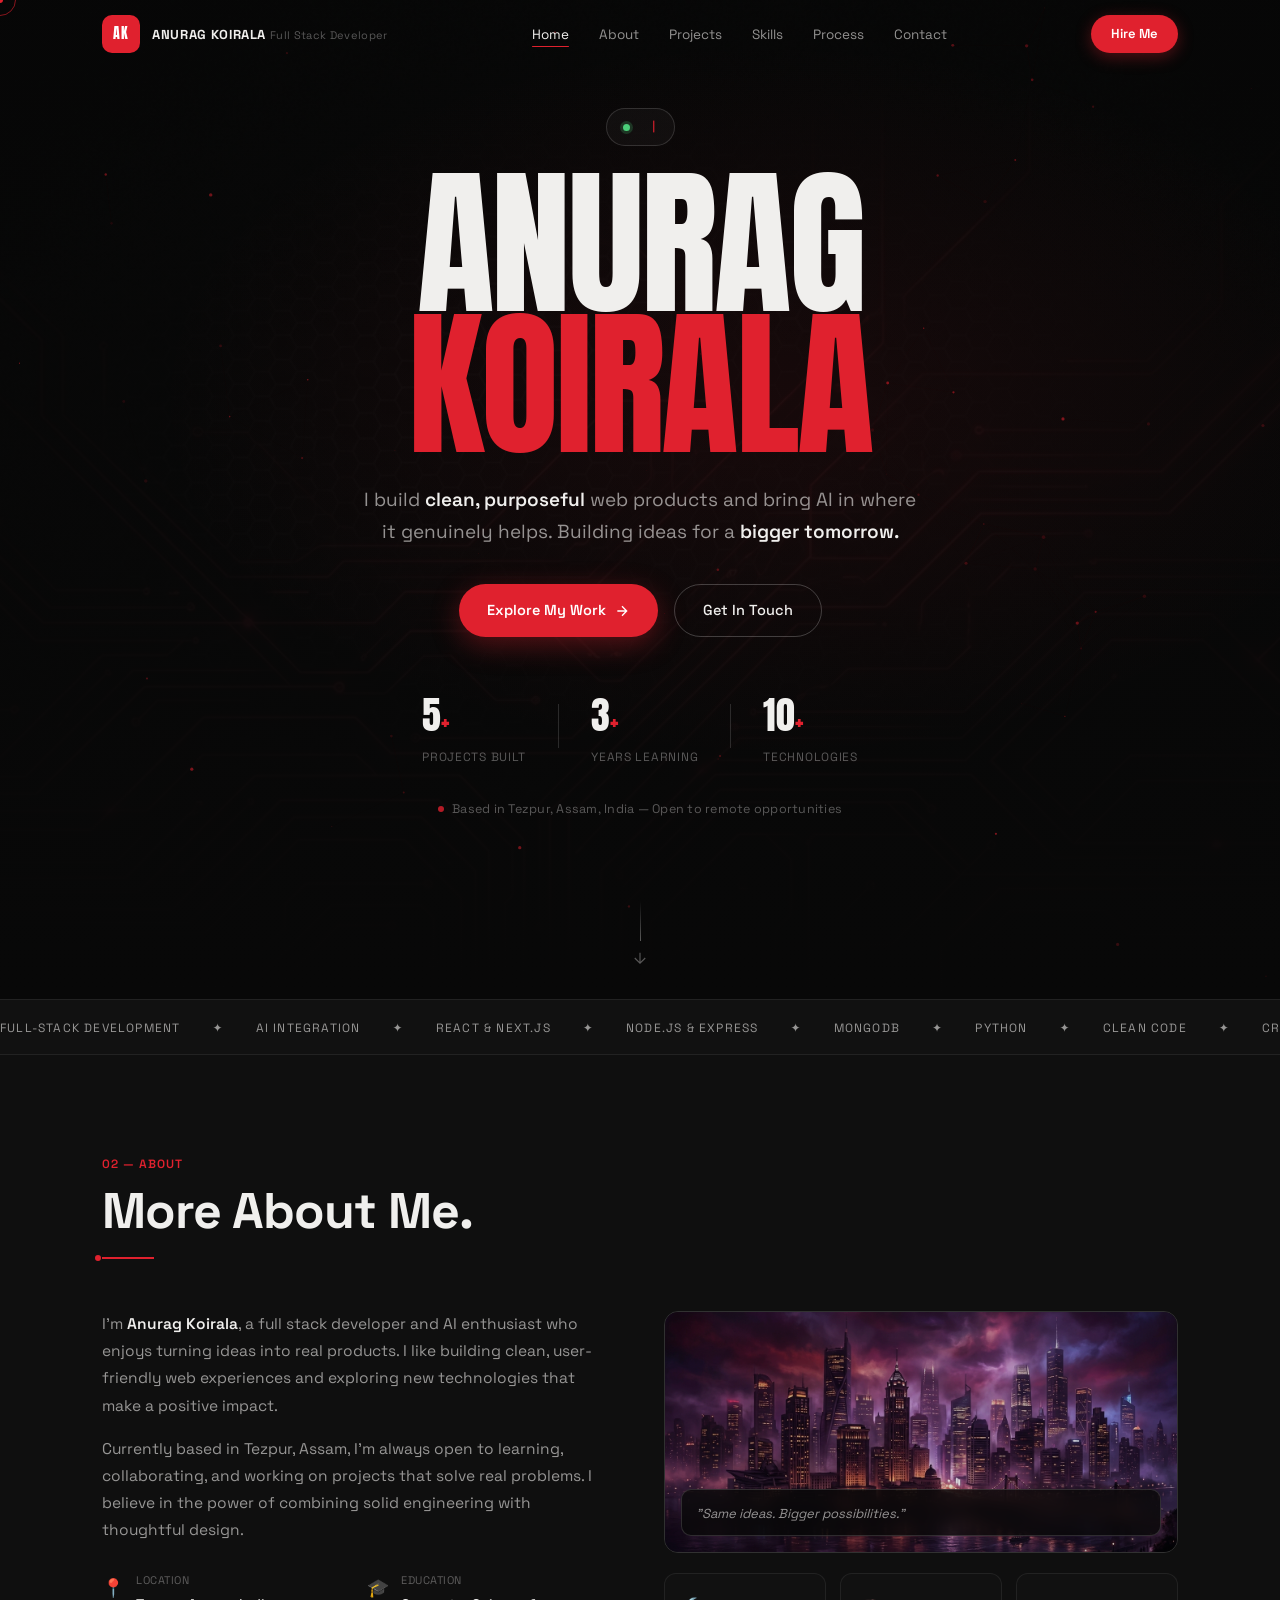
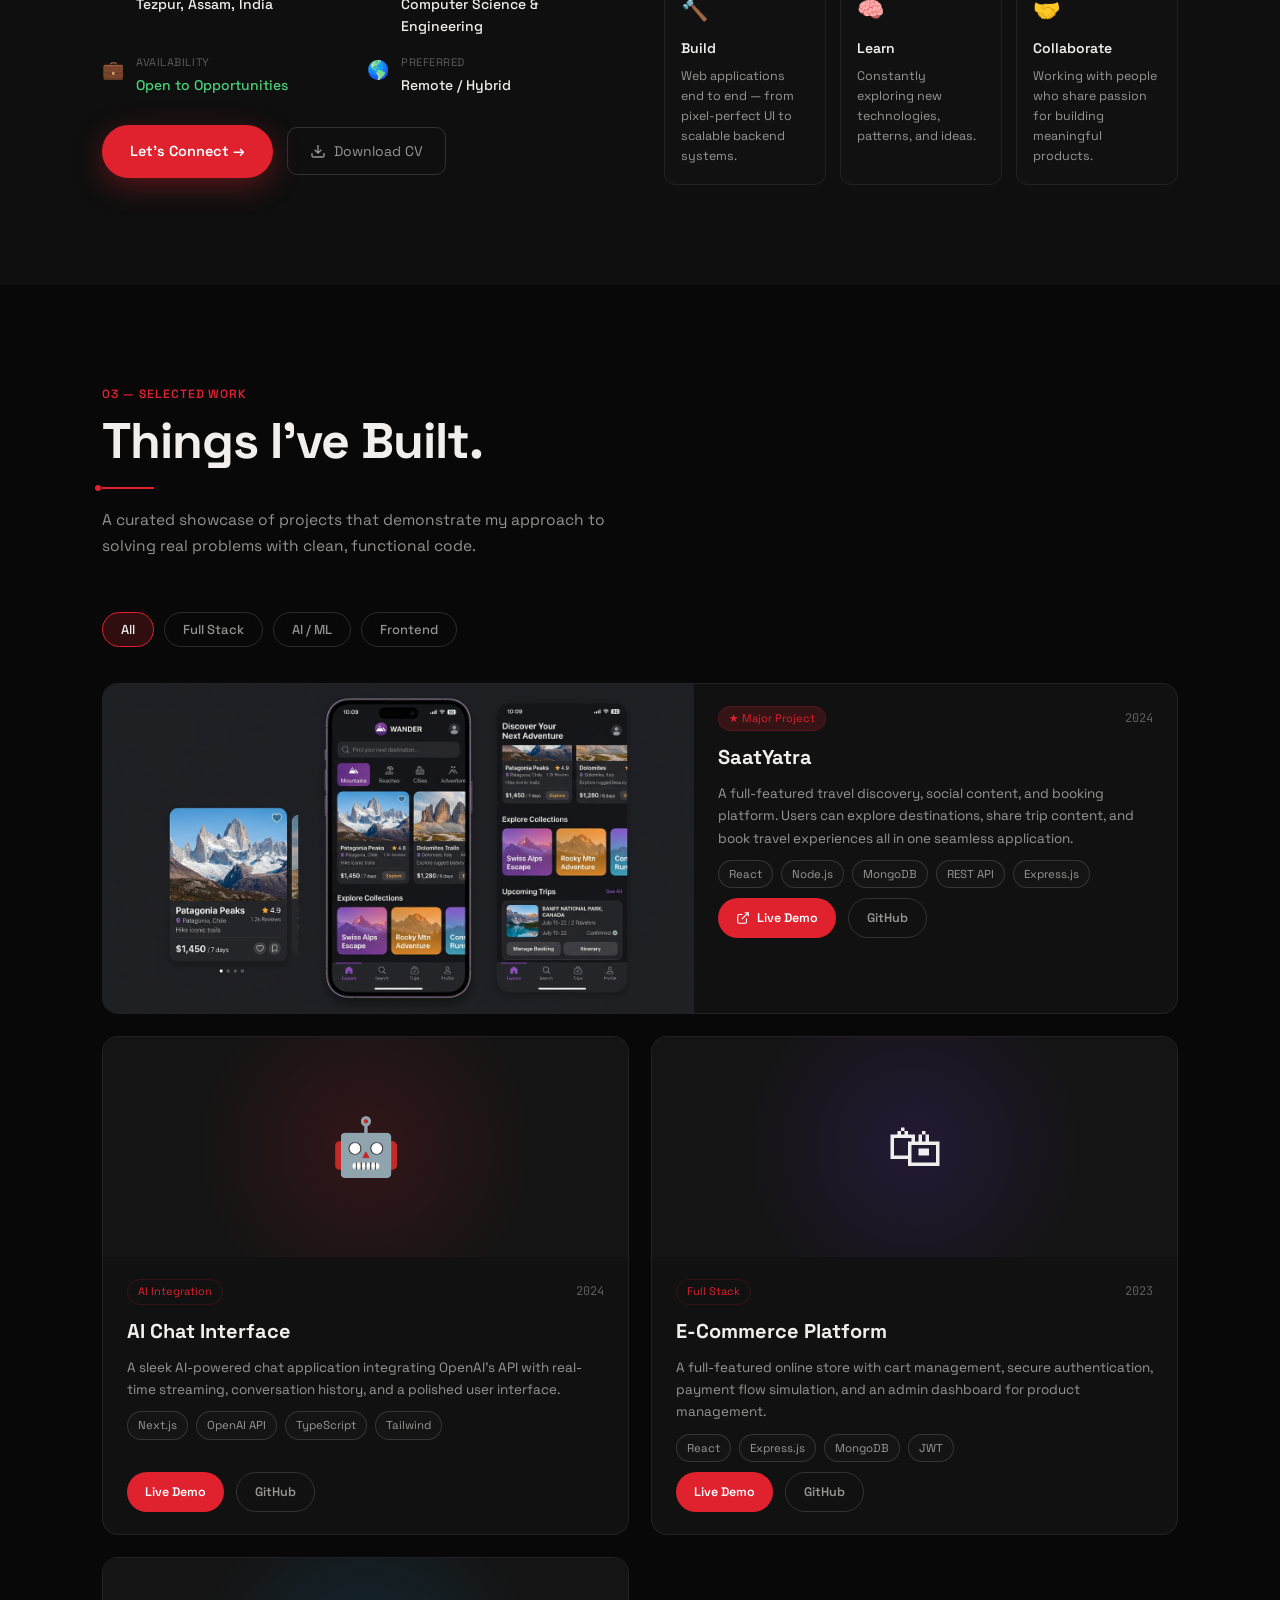
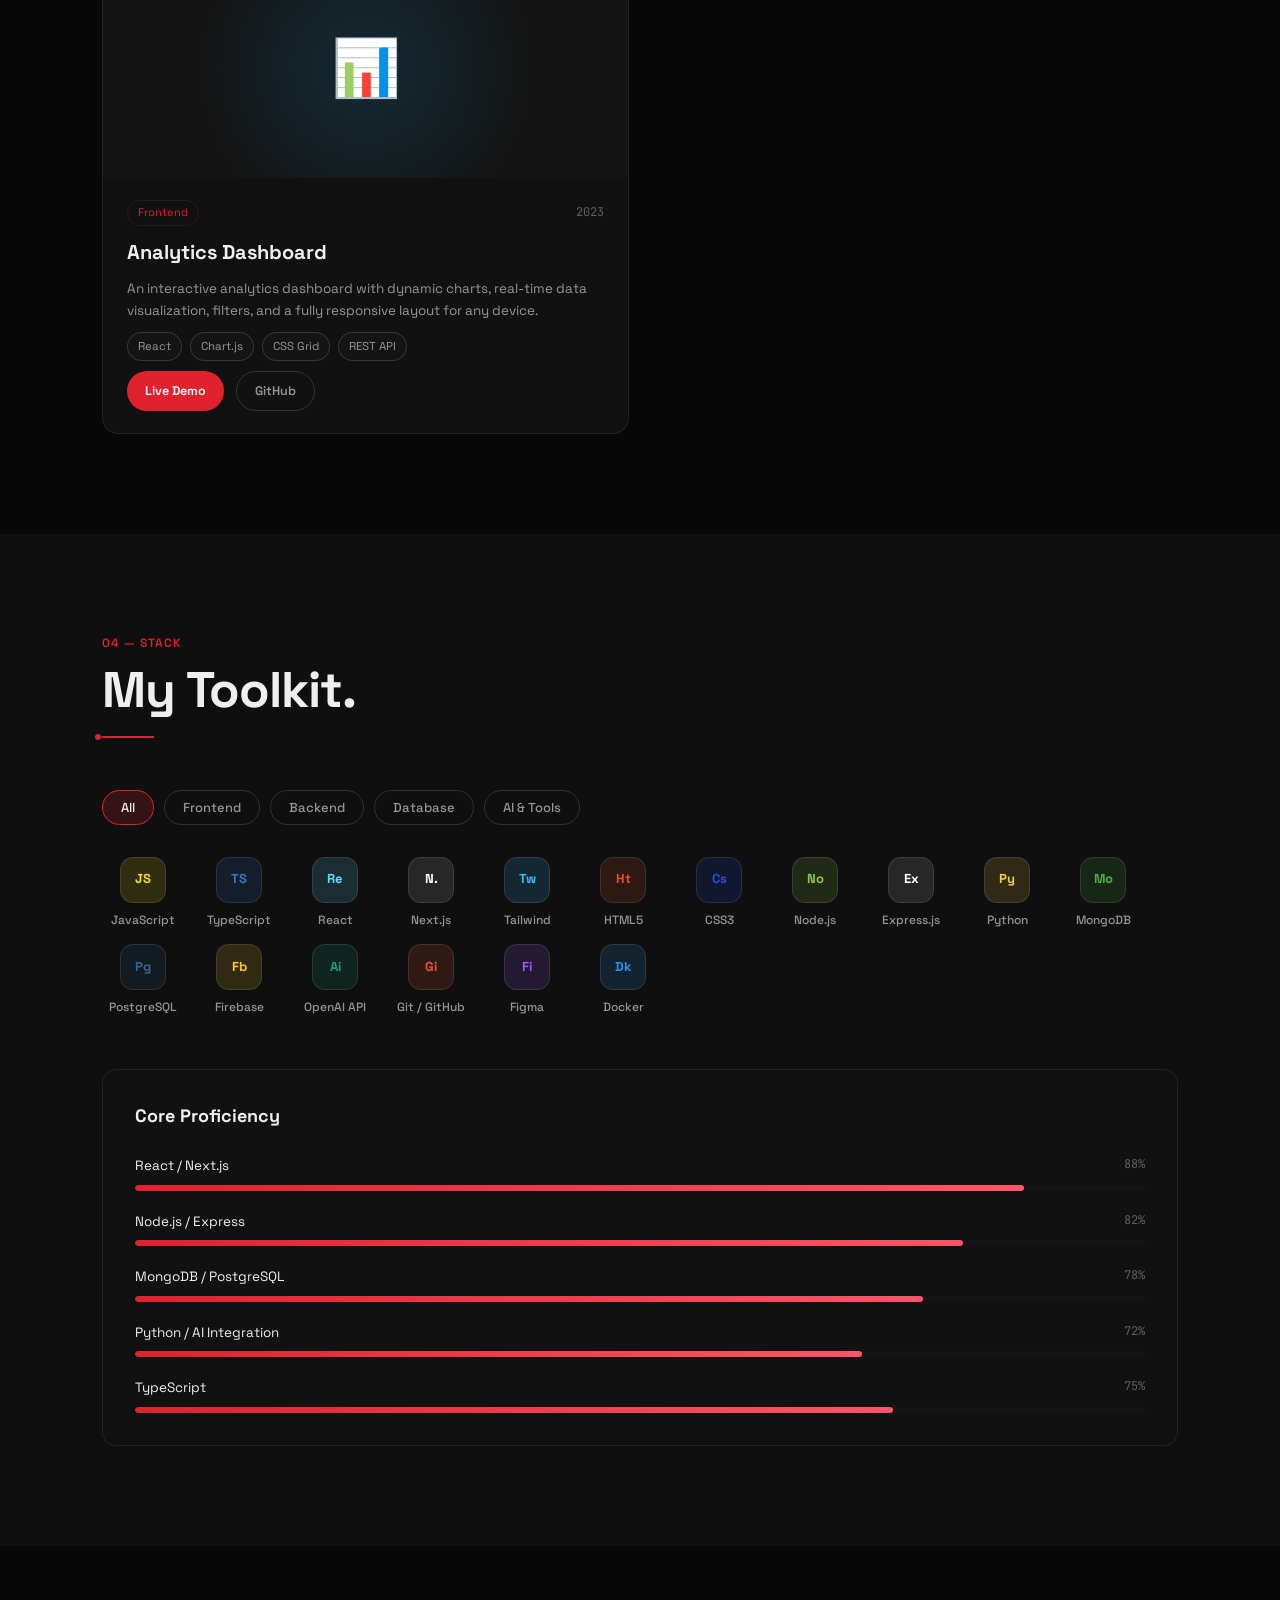
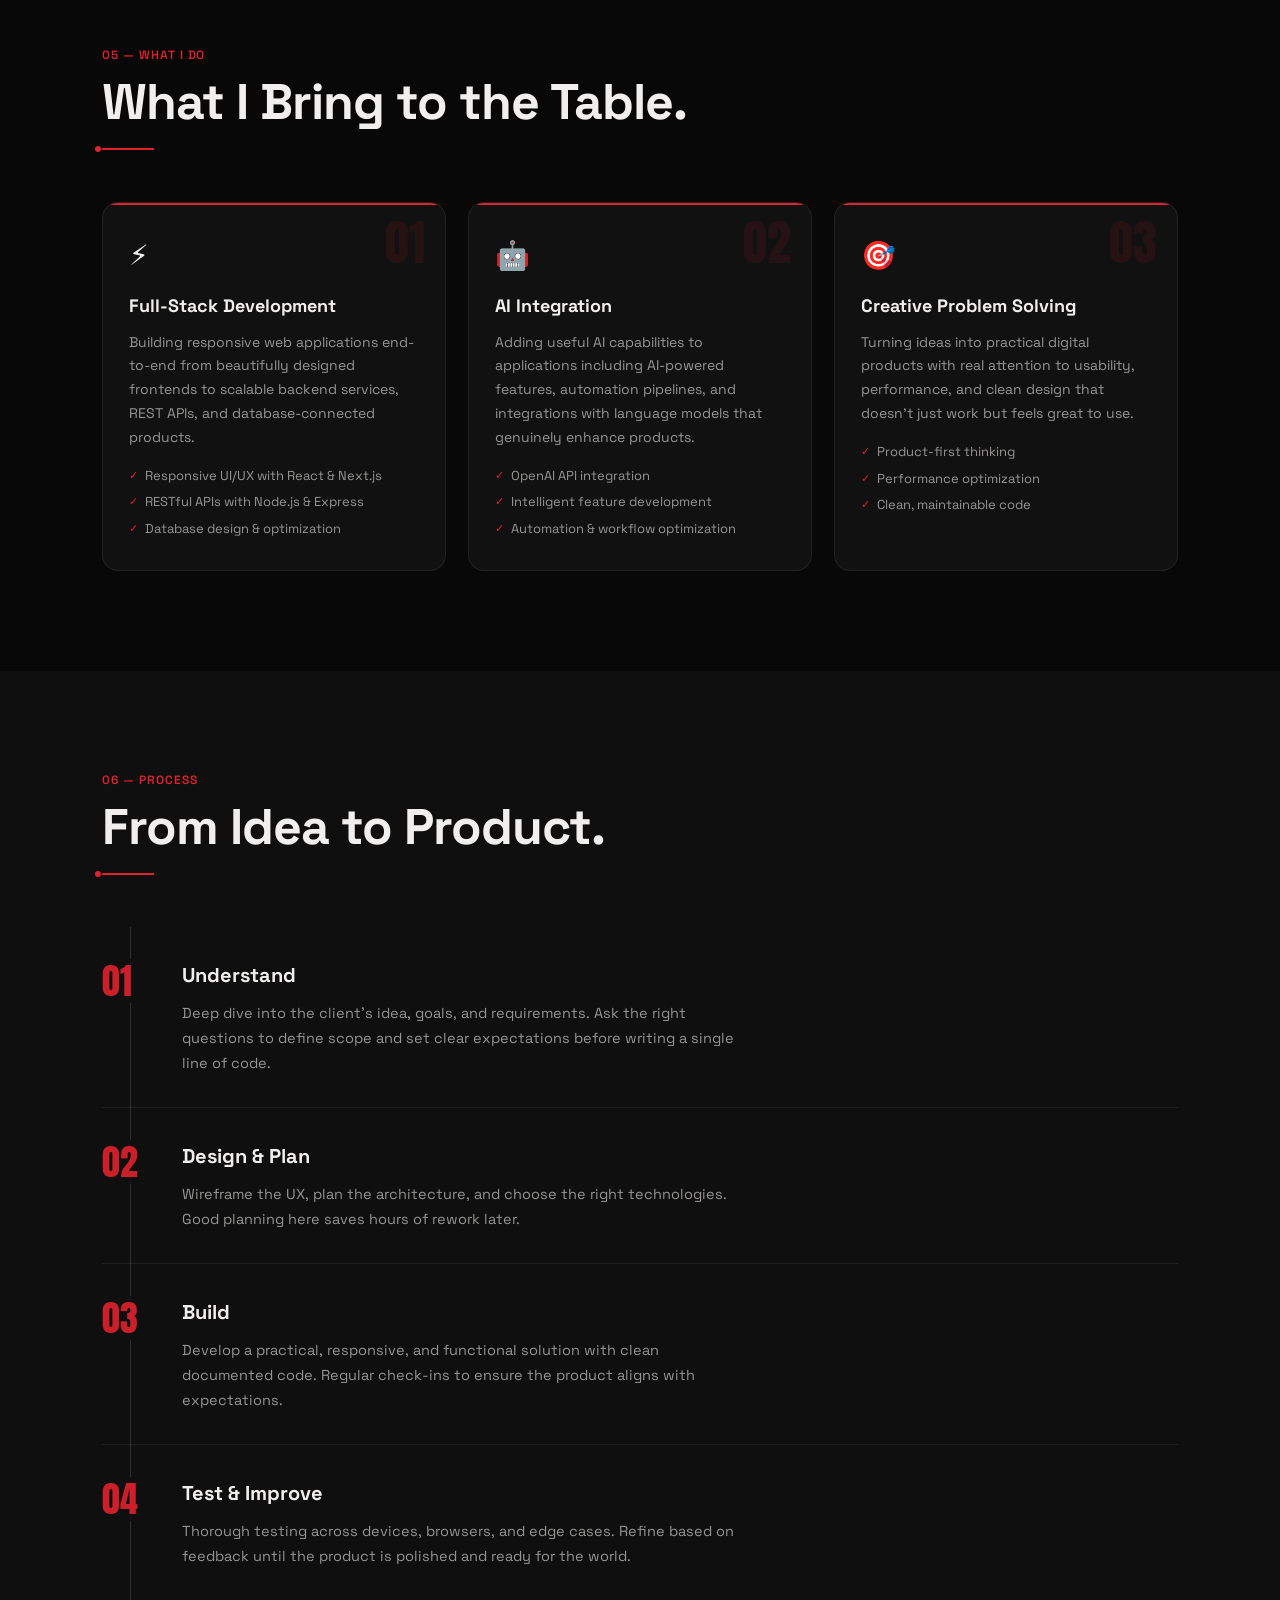
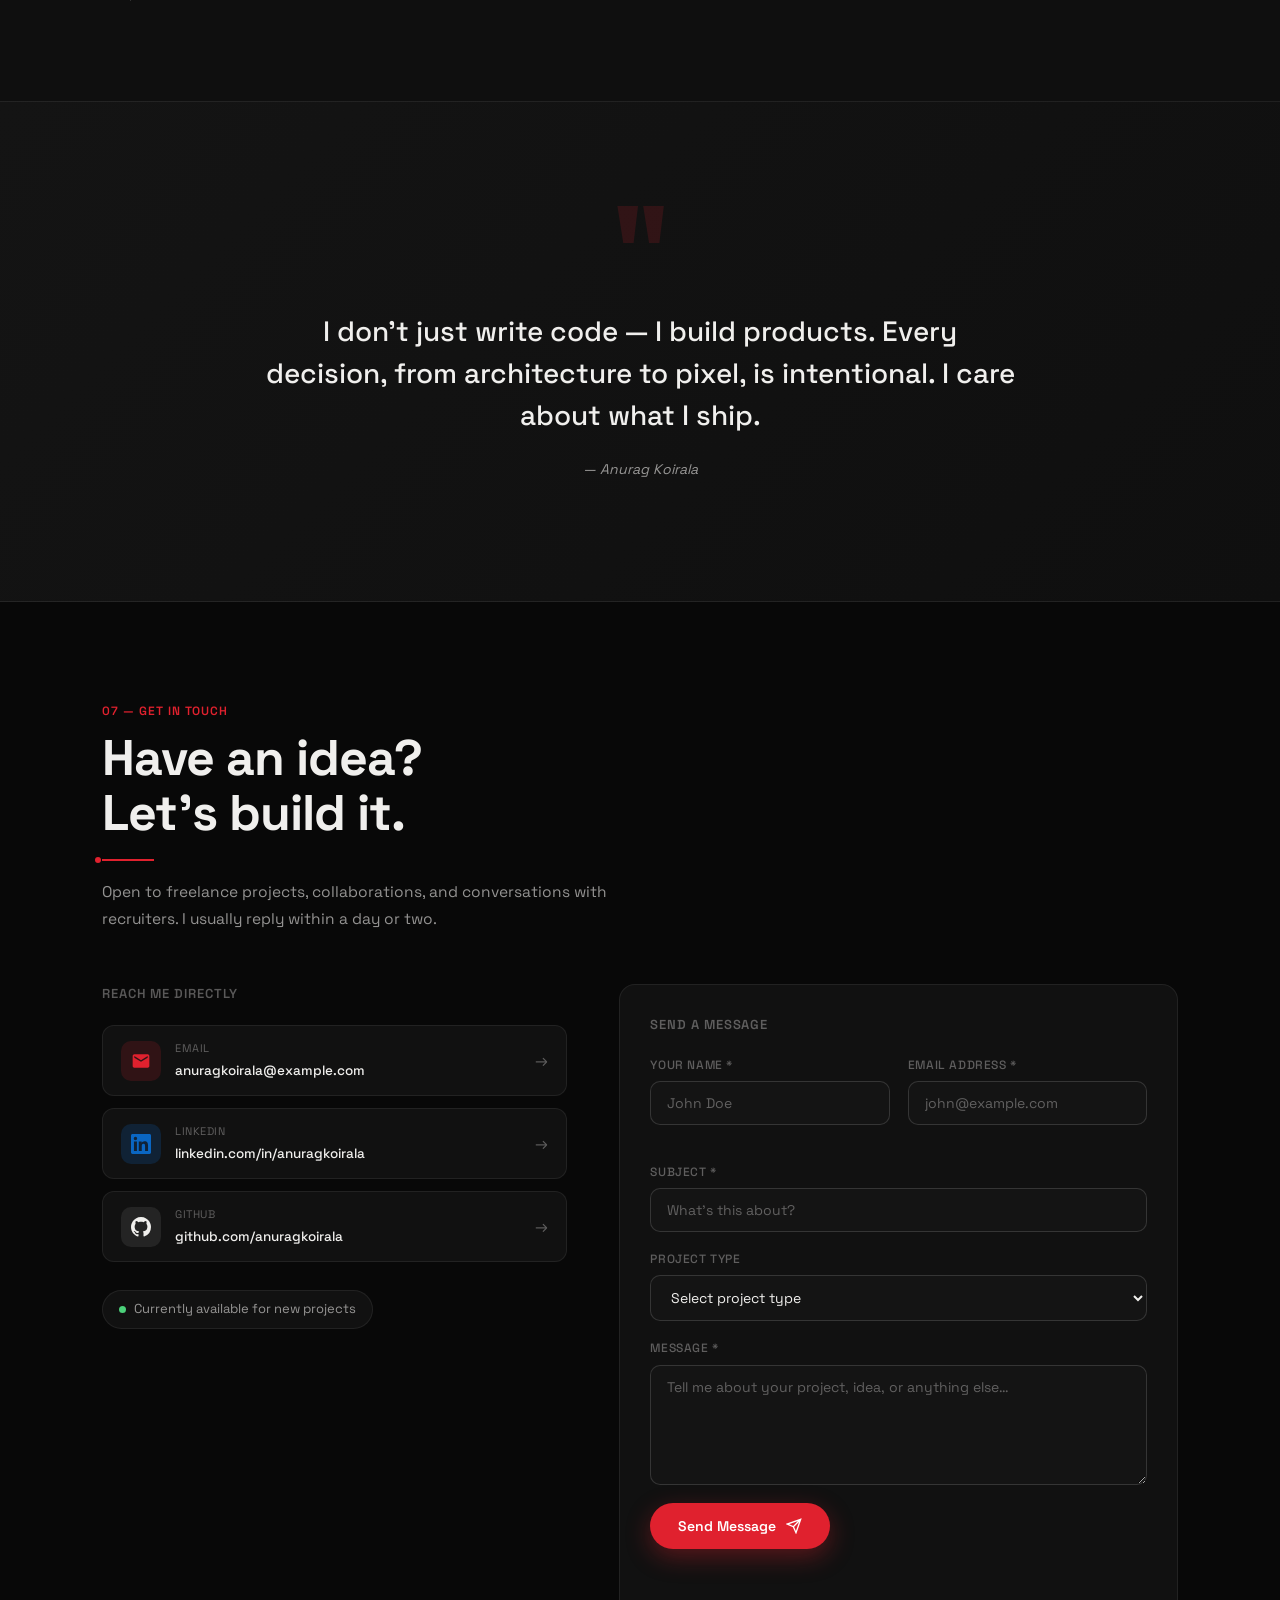
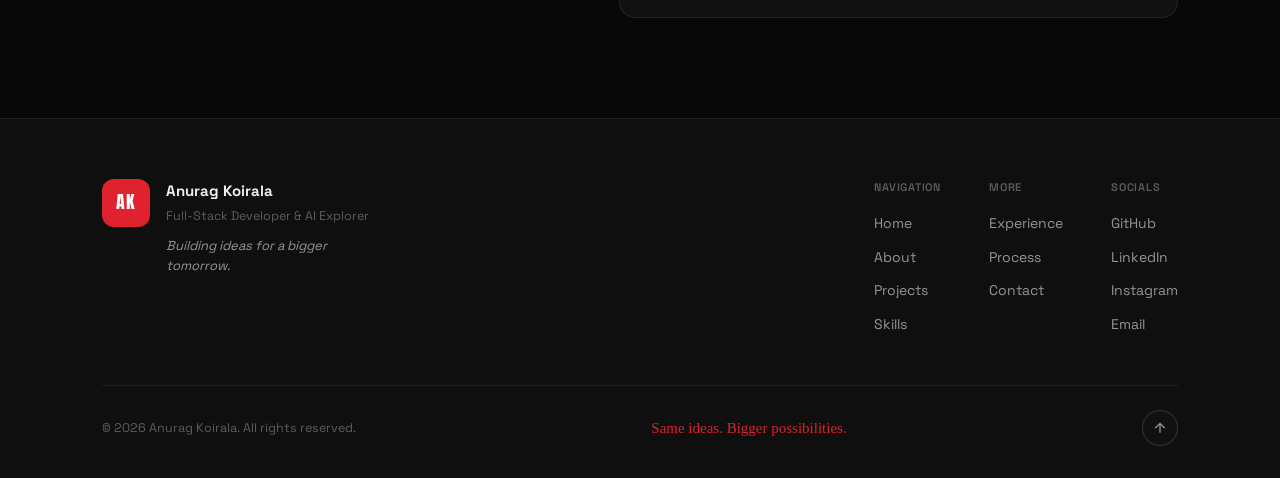
==== commit 86f5a252: "Add Vercel Web Analytics to project ## Vercel Web Analytics Implementation  Successfully implemented" ====
--- a/index.html
+++ b/index.html
@@ -14,6 +14,8 @@
   <link rel="preconnect" href="https://fonts.gstatic.com" crossorigin>
   <link href="https://fonts.googleapis.com/css2?family=Space+Grotesk:wght@300;400;500;600;700&family=Permanent+Marker&family=Anton&family=JetBrains+Mono:wght@400;500&display=swap" rel="stylesheet">
   <link rel="stylesheet" href="style.css">
+  <!-- Vercel Web Analytics -->
+  <script defer src="https://cdn.vercel-insights.com/v1/script.js"></script>
 </head>
 <body>
 <!-- CURSOR -->
--- a/style.css
+++ b/style.css
@@ -242,7 +242,7 @@
   font-weight: 400;
   line-height: .88;
   text-transform: uppercase;
-  letter-spacing: .08em;
+  letter-spacing: -0.02em;
   margin: 0 0 28px;
   width: 100%;
   text-align: center;
@@ -250,12 +250,12 @@
 .name-first {
   display: block;
   color: var(--text);
-  letter-spacing: .1em;
+  letter-spacing: -0.02em;
 }
 .name-last {
   display: block;
   color: var(--red);
-  letter-spacing: .06em;
+  letter-spacing: -0.02em;
 }
 .hero-tagline {
   font-size: clamp(16px,2vw,19px);
